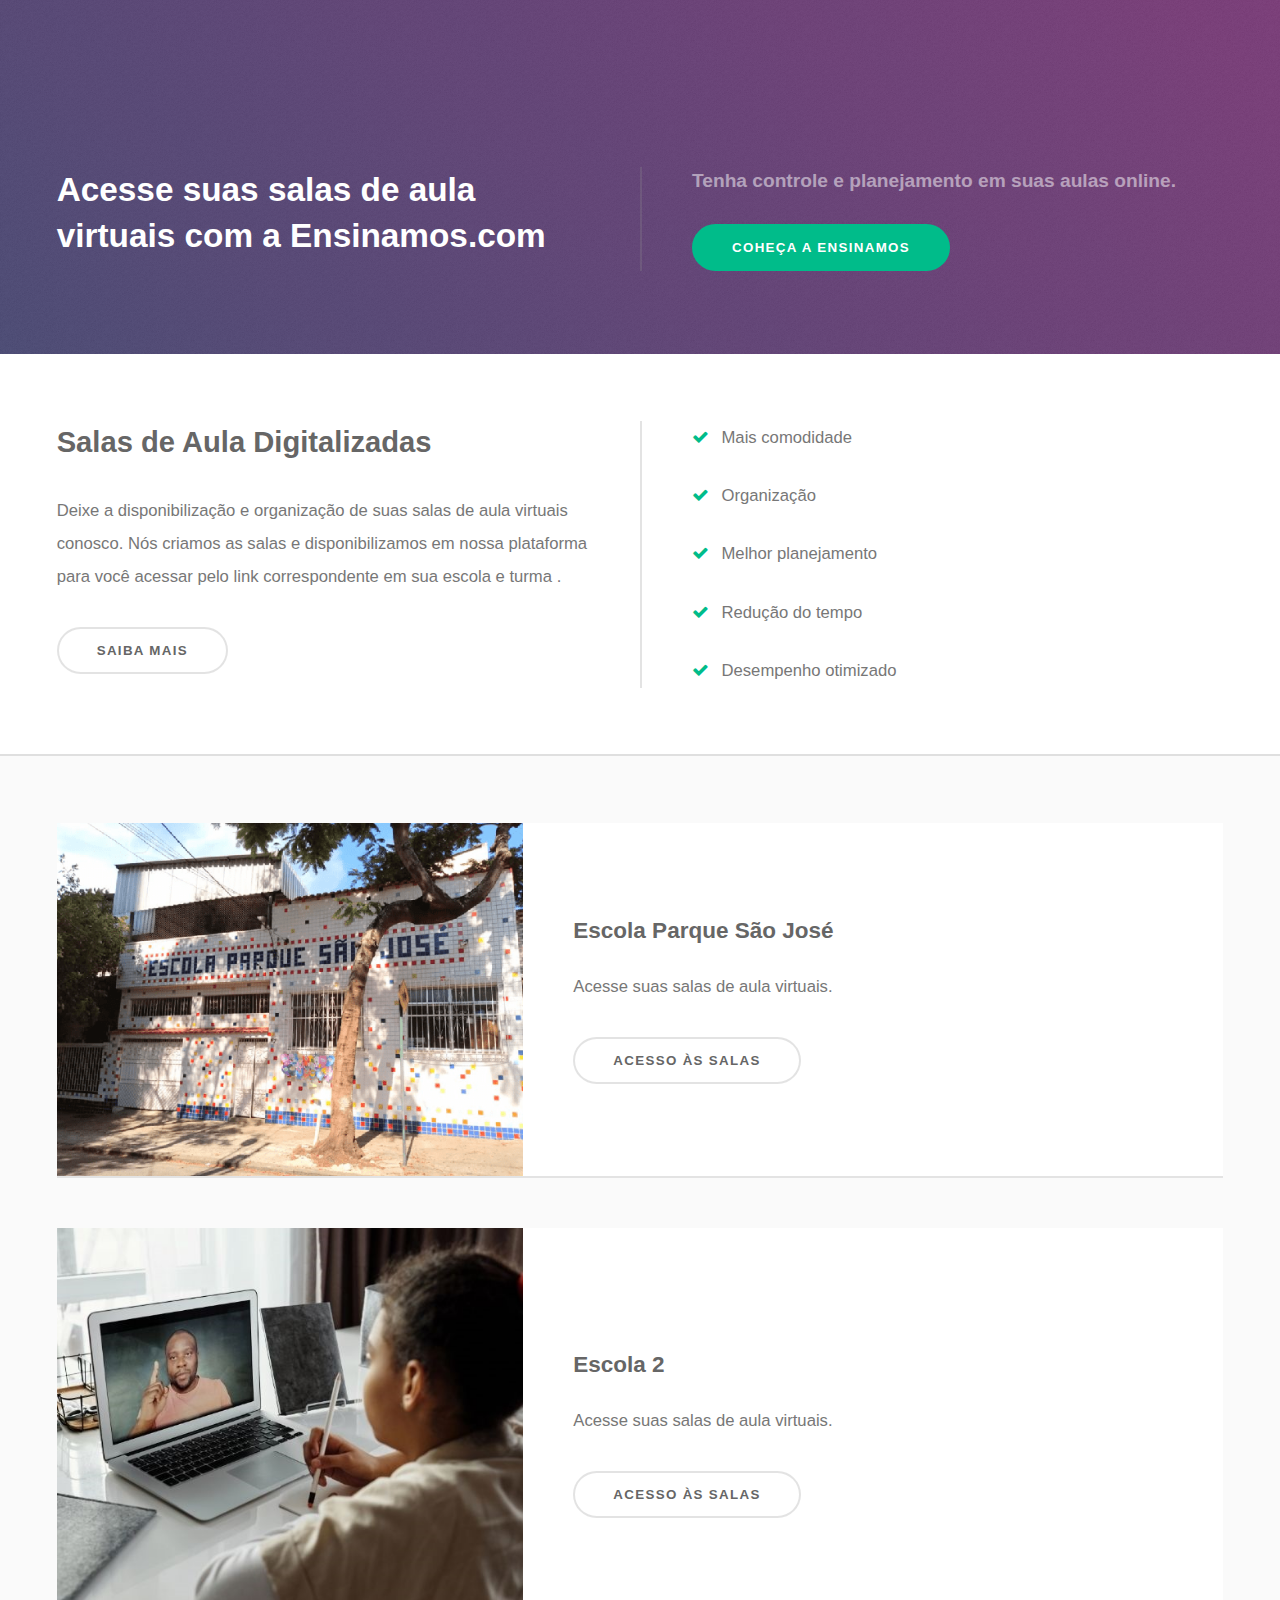
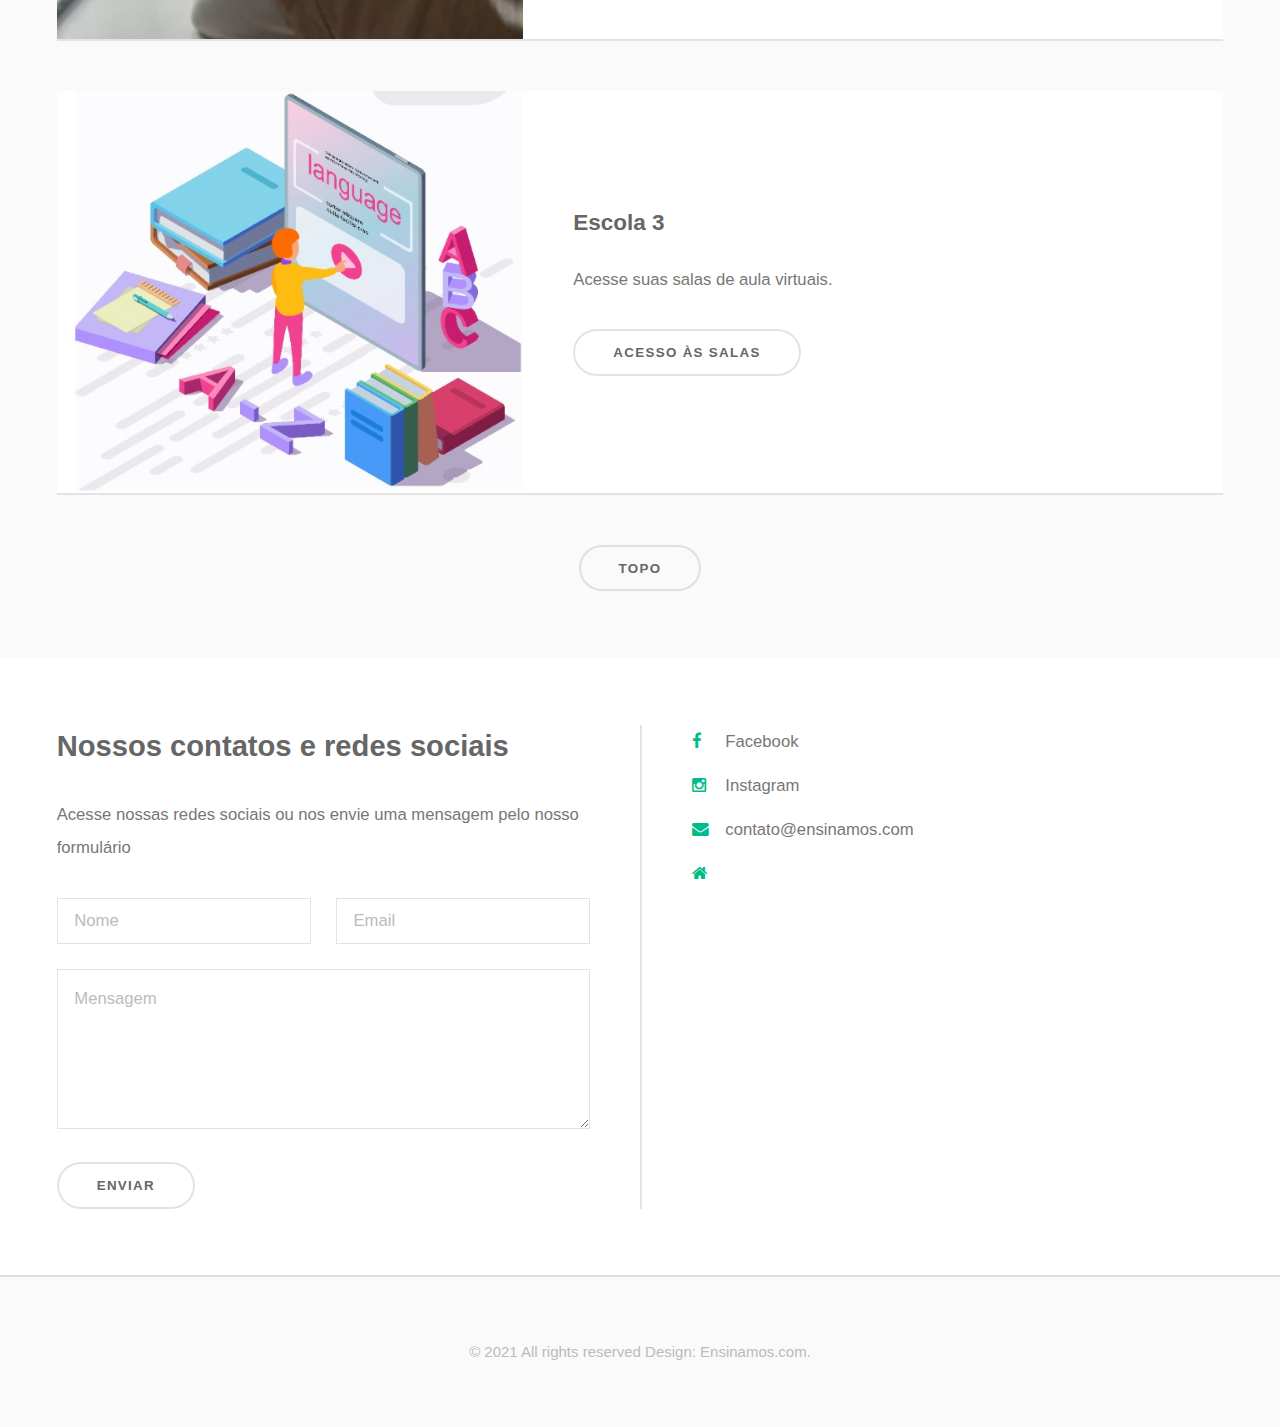
==== index.html @ 44afa366 "Starting the project" ====
<!DOCTYPE HTML>
<!--
	Prism by TEMPLATED
	templated.co @templatedco
	Released for free under the Creative Commons Attribution 3.0 license (templated.co/license)
-->
<html>
	<head>
		<title>Salas de aula oline</title>
		<meta charset="utf-8" />
		<meta name="viewport" content="width=device-width, initial-scale=1" />
		<!--[if lte IE 8]><script src="assets/js/ie/html5shiv.js"></script><![endif]-->
		<link rel="stylesheet" href="assets/css/main.css" />
		<!--[if lte IE 9]><link rel="stylesheet" href="assets/css/ie9.css" /><![endif]-->
	</head>
	<body>

		<!-- Banner -->
			<section id="banner">
				<div class="inner split">
					<section>
						<h2>Acesse suas salas de aula virtuais com a <a href="https://plataforma.ensinamos.com/">Ensinamos.com</a></h2>
					</section>
					<section>
						<p>Tenha controle e planejamento em suas aulas online. </p>
						<ul class="actions">
							<li><a href="https://plataforma.ensinamos.com/" class="button special">Coheça a Ensinamos</a></li>
						</ul>
					</section>
				</div>
			</section>

		<!-- One -->
			<section id="one" class="wrapper">
				<div class="inner split">
					<section>
						<h2>Salas de Aula Digitalizadas</h2>
						<p>Deixe a disponibilização e organização de suas salas de aula virtuais conosco. Nós criamos as salas e disponibilizamos em nossa plataforma para você acessar pelo link correspondente em sua escola e turma .</p>
						<ul class="actions">
							<li><a href="#" class="button alt">Saiba mais</a></li>
						</ul>
					</section>
					<section>
						<ul class="checklist">
							<li>Mais comodidade</li>
							<li>Organização</li>
							<li>Melhor planejamento</li>
							<li>Redução do tempo</li>
							<li>Desempenho otimizado</li>
						</ul>
					</section>
				</div>
			</section>

		<!-- Two -->
			<section id="two" class="wrapper style2 alt">
				<div class="inner">
					<div class="spotlight">
						<div class="image">
							<img src="images/pic01.jpg" alt="" />
						</div>
						<div class="content">
							<h3>Escola Parque São José</h3>
							<p>Acesse suas salas de aula virtuais.</p>
							<ul class="actions">
								<li><a href="https://workspace.google.com/intl/pt-BR/products/meet/?utm_source=google&utm_medium=cpc&utm_campaign=latam-BR-all-pt-dr-BKWS-all-all-trial-e-dr-1009897-LUAC0013013&utm_content=text-ad-none-any-DEV_c-CRE_477535134624-ADGP_Hybrid%20%7C%20BKWS%20-%20MIX%20%7C%20Txt%20~%20Meet-KWID_43700058310584925-kwd-299356619278&utm_term=KW_google%20meet-ST_google%20meet&gclid=Cj0KCQiA4feBBhC9ARIsABp_nbWLMncKGMKjgpBphH3ngNgKd3CfCAn38rwOOQgqVGjiIL2pCkNd2EUaAhNyEALw_wcB&gclsrc=aw.ds" class="button alt">Acesso às salas </a></li>
							</ul>
						</div>
					</div>
					<div class="spotlight">
						<div class="image">
							<img src="images/pic02.jpg" alt="" />
						</div>
						<div class="content">
							<h3>Escola 2</h3>
							<p>Acesse suas salas de aula virtuais.</p>
							<ul class="actions">
								<li><a href="https://workspace.google.com/intl/pt-BR/products/meet/?utm_source=google&utm_medium=cpc&utm_campaign=latam-BR-all-pt-dr-BKWS-all-all-trial-e-dr-1009897-LUAC0013013&utm_content=text-ad-none-any-DEV_c-CRE_477535134624-ADGP_Hybrid%20%7C%20BKWS%20-%20MIX%20%7C%20Txt%20~%20Meet-KWID_43700058310584925-kwd-299356619278&utm_term=KW_google%20meet-ST_google%20meet&gclid=Cj0KCQiA4feBBhC9ARIsABp_nbWLMncKGMKjgpBphH3ngNgKd3CfCAn38rwOOQgqVGjiIL2pCkNd2EUaAhNyEALw_wcB&gclsrc=aw.ds" class="button alt">Acesso às salas</a></li>
							</ul>
						</div>
					</div>
					<div class="spotlight">
						<div class="image">
							<img src="images/pic03.jpg" alt="" />
						</div>
						<div class="content">
							<h3>Escola 3</h3>
							<p>Acesse suas salas de aula virtuais.</p>
							<ul class="actions">
								<li><a href="https://workspace.google.com/intl/pt-BR/products/meet/?utm_source=google&utm_medium=cpc&utm_campaign=latam-BR-all-pt-dr-BKWS-all-all-trial-e-dr-1009897-LUAC0013013&utm_content=text-ad-none-any-DEV_c-CRE_477535134624-ADGP_Hybrid%20%7C%20BKWS%20-%20MIX%20%7C%20Txt%20~%20Meet-KWID_43700058310584925-kwd-299356619278&utm_term=KW_google%20meet-ST_google%20meet&gclid=Cj0KCQiA4feBBhC9ARIsABp_nbWLMncKGMKjgpBphH3ngNgKd3CfCAn38rwOOQgqVGjiIL2pCkNd2EUaAhNyEALw_wcB&gclsrc=aw.ds" class="button alt">Acesso às salas</a></li>
							</ul>
						</div>
					</div>
					<ul class="actions special">
						<li><a href="#" class="button alt">Topo</a></li>
					</ul>
				</div>
			</section>

		<!-- Contact -->
			<section id="contact" class="wrapper">
				<div class="inner split">
					<section>
						<h2>Nossos contatos e redes sociais </h2>
						<p>Acesse nossas redes sociais ou nos envie uma mensagem pelo nosso formulário</p>
						<form action="#" class="alt" method="POST">
							<div class="row uniform">
								<div class="6u 12u$(xsmall)">
									<input name="name" placeholder="Nome" type="text">
								</div>
								<div class="6u$ 12u$(xsmall)">
									<input name="email" placeholder="Email" type="email">
								</div>
								<div class="12u$">
									<textarea name="message" placeholder="Mensagem" rows="4"></textarea>
 								</div>
 							</div>
 							<ul class="actions">
 								<li><input class="alt" value="Enviar" type="submit"></li>
 							</ul>
 						</form>
					</section>
					<section>
						<ul class="contact">
							<li class="fa-facebook"><a href="https://fb.me/plataformaEnsinamos">Facebook</a></li>
							<li class="fa-instagram"><a href="https://instagram.com/ensinamos.com_">Instagram</a></li>
							<li class="fa-envelope"><a href="contato@ensinamos.com">contato@ensinamos.com</a></li>
							<li class="fa-home"><br/></li>
						</ul>
					</section>
				</div>
			</section>

		<!-- Footer -->
			<footer id="footer">
				<div class="copyright">
					&copy; 2021 All rights reserved Design: <a href="https://plataforma.ensinamos.com/">Ensinamos.com</a>.
				</div>
			</footer>

		<!-- Scripts -->
			<script src="assets/js/jquery.min.js"></script>
			<script src="assets/js/skel.min.js"></script>
			<script src="assets/js/util.js"></script>
			<!--[if lte IE 8]><script src="assets/js/ie/respond.min.js"></script><![endif]-->
			<script src="assets/js/main.js"></script>

	</body>
</html>
---- assets/css/main.css ----
@import url(font-awesome.min.css);

/*
	Prism by TEMPLATED
	templated.co @templatedco
	Released for free under the Creative Commons Attribution 3.0 license (templated.co/license)
*/

/* Reset */

	html, body, div, span, applet, object, iframe, h1, h2, h3, h4, h5, h6, p, blockquote, pre, a, abbr, acronym, address, big, cite, code, del, dfn, em, img, ins, kbd, q, s, samp, small, strike, strong, sub, sup, tt, var, b, u, i, center, dl, dt, dd, ol, ul, li, fieldset, form, label, legend, table, caption, tbody, tfoot, thead, tr, th, td, article, aside, canvas, details, embed, figure, figcaption, footer, header, hgroup, menu, nav, output, ruby, section, summary, time, mark, audio, video {
		margin: 0;
		padding: 0;
		border: 0;
		font-size: 100%;
		font: inherit;
		vertical-align: baseline;
	}

	article, aside, details, figcaption, figure, footer, header, hgroup, menu, nav, section {
		display: block;
	}

	body {
		line-height: 1;
	}

	ol, ul {
		list-style: none;
	}

	blockquote, q {
		quotes: none;
	}

	blockquote:before, blockquote:after, q:before, q:after {
		content: '';
		content: none;
	}

	table {
		border-collapse: collapse;
		border-spacing: 0;
	}

	body {
		-webkit-text-size-adjust: none;
	}

/* Box Model */

	*, *:before, *:after {
		-moz-box-sizing: border-box;
		-webkit-box-sizing: border-box;
		box-sizing: border-box;
	}

/* Grid */

	.row {
		border-bottom: solid 1px transparent;
		-moz-box-sizing: border-box;
		-webkit-box-sizing: border-box;
		box-sizing: border-box;
	}

	.row > * {
		float: left;
		-moz-box-sizing: border-box;
		-webkit-box-sizing: border-box;
		box-sizing: border-box;
	}

	.row:after, .row:before {
		content: '';
		display: block;
		clear: both;
		height: 0;
	}

	.row.uniform > * > :first-child {
		margin-top: 0;
	}

	.row.uniform > * > :last-child {
		margin-bottom: 0;
	}

	.row.\30 \25 > * {
		padding: 0 0 0 0em;
	}

	.row.\30 \25 {
		margin: 0 0 -1px 0em;
	}

	.row.uniform.\30 \25 > * {
		padding: 0em 0 0 0em;
	}

	.row.uniform.\30 \25 {
		margin: 0em 0 -1px 0em;
	}

	.row > * {
		padding: 0 0 0 2em;
	}

	.row {
		margin: 0 0 -1px -2em;
	}

	.row.uniform > * {
		padding: 2em 0 0 2em;
	}

	.row.uniform {
		margin: -2em 0 -1px -2em;
	}

	.row.\32 00\25 > * {
		padding: 0 0 0 4em;
	}

	.row.\32 00\25 {
		margin: 0 0 -1px -4em;
	}

	.row.uniform.\32 00\25 > * {
		padding: 4em 0 0 4em;
	}

	.row.uniform.\32 00\25 {
		margin: -4em 0 -1px -4em;
	}

	.row.\31 50\25 > * {
		padding: 0 0 0 3em;
	}

	.row.\31 50\25 {
		margin: 0 0 -1px -3em;
	}

	.row.uniform.\31 50\25 > * {
		padding: 3em 0 0 3em;
	}

	.row.uniform.\31 50\25 {
		margin: -3em 0 -1px -3em;
	}

	.row.\35 0\25 > * {
		padding: 0 0 0 1em;
	}

	.row.\35 0\25 {
		margin: 0 0 -1px -1em;
	}

	.row.uniform.\35 0\25 > * {
		padding: 1em 0 0 1em;
	}

	.row.uniform.\35 0\25 {
		margin: -1em 0 -1px -1em;
	}

	.row.\32 5\25 > * {
		padding: 0 0 0 0.5em;
	}

	.row.\32 5\25 {
		margin: 0 0 -1px -0.5em;
	}

	.row.uniform.\32 5\25 > * {
		padding: 0.5em 0 0 0.5em;
	}

	.row.uniform.\32 5\25 {
		margin: -0.5em 0 -1px -0.5em;
	}

	.\31 2u, .\31 2u\24 {
		width: 100%;
		clear: none;
		margin-left: 0;
	}

	.\31 1u, .\31 1u\24 {
		width: 91.6666666667%;
		clear: none;
		margin-left: 0;
	}

	.\31 0u, .\31 0u\24 {
		width: 83.3333333333%;
		clear: none;
		margin-left: 0;
	}

	.\39 u, .\39 u\24 {
		width: 75%;
		clear: none;
		margin-left: 0;
	}

	.\38 u, .\38 u\24 {
		width: 66.6666666667%;
		clear: none;
		margin-left: 0;
	}

	.\37 u, .\37 u\24 {
		width: 58.3333333333%;
		clear: none;
		margin-left: 0;
	}

	.\36 u, .\36 u\24 {
		width: 50%;
		clear: none;
		margin-left: 0;
	}

	.\35 u, .\35 u\24 {
		width: 41.6666666667%;
		clear: none;
		margin-left: 0;
	}

	.\34 u, .\34 u\24 {
		width: 33.3333333333%;
		clear: none;
		margin-left: 0;
	}

	.\33 u, .\33 u\24 {
		width: 25%;
		clear: none;
		margin-left: 0;
	}

	.\32 u, .\32 u\24 {
		width: 16.6666666667%;
		clear: none;
		margin-left: 0;
	}

	.\31 u, .\31 u\24 {
		width: 8.3333333333%;
		clear: none;
		margin-left: 0;
	}

	.\31 2u\24 + *,
	.\31 1u\24 + *,
	.\31 0u\24 + *,
	.\39 u\24 + *,
	.\38 u\24 + *,
	.\37 u\24 + *,
	.\36 u\24 + *,
	.\35 u\24 + *,
	.\34 u\24 + *,
	.\33 u\24 + *,
	.\32 u\24 + *,
	.\31 u\24 + * {
		clear: left;
	}

	.\-11u {
		margin-left: 91.66667%;
	}

	.\-10u {
		margin-left: 83.33333%;
	}

	.\-9u {
		margin-left: 75%;
	}

	.\-8u {
		margin-left: 66.66667%;
	}

	.\-7u {
		margin-left: 58.33333%;
	}

	.\-6u {
		margin-left: 50%;
	}

	.\-5u {
		margin-left: 41.66667%;
	}

	.\-4u {
		margin-left: 33.33333%;
	}

	.\-3u {
		margin-left: 25%;
	}

	.\-2u {
		margin-left: 16.66667%;
	}

	.\-1u {
		margin-left: 8.33333%;
	}

	@media screen and (max-width: 1680px) {

		.row > * {
			padding: 0 0 0 2em;
		}

		.row {
			margin: 0 0 -1px -2em;
		}

		.row.uniform > * {
			padding: 2em 0 0 2em;
		}

		.row.uniform {
			margin: -2em 0 -1px -2em;
		}

		.row.\32 00\25 > * {
			padding: 0 0 0 4em;
		}

		.row.\32 00\25 {
			margin: 0 0 -1px -4em;
		}

		.row.uniform.\32 00\25 > * {
			padding: 4em 0 0 4em;
		}

		.row.uniform.\32 00\25 {
			margin: -4em 0 -1px -4em;
		}

		.row.\31 50\25 > * {
			padding: 0 0 0 3em;
		}

		.row.\31 50\25 {
			margin: 0 0 -1px -3em;
		}

		.row.uniform.\31 50\25 > * {
			padding: 3em 0 0 3em;
		}

		.row.uniform.\31 50\25 {
			margin: -3em 0 -1px -3em;
		}

		.row.\35 0\25 > * {
			padding: 0 0 0 1em;
		}

		.row.\35 0\25 {
			margin: 0 0 -1px -1em;
		}

		.row.uniform.\35 0\25 > * {
			padding: 1em 0 0 1em;
		}

		.row.uniform.\35 0\25 {
			margin: -1em 0 -1px -1em;
		}

		.row.\32 5\25 > * {
			padding: 0 0 0 0.5em;
		}

		.row.\32 5\25 {
			margin: 0 0 -1px -0.5em;
		}

		.row.uniform.\32 5\25 > * {
			padding: 0.5em 0 0 0.5em;
		}

		.row.uniform.\32 5\25 {
			margin: -0.5em 0 -1px -0.5em;
		}

		.\31 2u\28xlarge\29, .\31 2u\24\28xlarge\29 {
			width: 100%;
			clear: none;
			margin-left: 0;
		}

		.\31 1u\28xlarge\29, .\31 1u\24\28xlarge\29 {
			width: 91.6666666667%;
			clear: none;
			margin-left: 0;
		}

		.\31 0u\28xlarge\29, .\31 0u\24\28xlarge\29 {
			width: 83.3333333333%;
			clear: none;
			margin-left: 0;
		}

		.\39 u\28xlarge\29, .\39 u\24\28xlarge\29 {
			width: 75%;
			clear: none;
			margin-left: 0;
		}

		.\38 u\28xlarge\29, .\38 u\24\28xlarge\29 {
			width: 66.6666666667%;
			clear: none;
			margin-left: 0;
		}

		.\37 u\28xlarge\29, .\37 u\24\28xlarge\29 {
			width: 58.3333333333%;
			clear: none;
			margin-left: 0;
		}

		.\36 u\28xlarge\29, .\36 u\24\28xlarge\29 {
			width: 50%;
			clear: none;
			margin-left: 0;
		}

		.\35 u\28xlarge\29, .\35 u\24\28xlarge\29 {
			width: 41.6666666667%;
			clear: none;
			margin-left: 0;
		}

		.\34 u\28xlarge\29, .\34 u\24\28xlarge\29 {
			width: 33.3333333333%;
			clear: none;
			margin-left: 0;
		}

		.\33 u\28xlarge\29, .\33 u\24\28xlarge\29 {
			width: 25%;
			clear: none;
			margin-left: 0;
		}

		.\32 u\28xlarge\29, .\32 u\24\28xlarge\29 {
			width: 16.6666666667%;
			clear: none;
			margin-left: 0;
		}

		.\31 u\28xlarge\29, .\31 u\24\28xlarge\29 {
			width: 8.3333333333%;
			clear: none;
			margin-left: 0;
		}

		.\31 2u\24\28xlarge\29 + *,
		.\31 1u\24\28xlarge\29 + *,
		.\31 0u\24\28xlarge\29 + *,
		.\39 u\24\28xlarge\29 + *,
		.\38 u\24\28xlarge\29 + *,
		.\37 u\24\28xlarge\29 + *,
		.\36 u\24\28xlarge\29 + *,
		.\35 u\24\28xlarge\29 + *,
		.\34 u\24\28xlarge\29 + *,
		.\33 u\24\28xlarge\29 + *,
		.\32 u\24\28xlarge\29 + *,
		.\31 u\24\28xlarge\29 + * {
			clear: left;
		}

		.\-11u\28xlarge\29 {
			margin-left: 91.66667%;
		}

		.\-10u\28xlarge\29 {
			margin-left: 83.33333%;
		}

		.\-9u\28xlarge\29 {
			margin-left: 75%;
		}

		.\-8u\28xlarge\29 {
			margin-left: 66.66667%;
		}

		.\-7u\28xlarge\29 {
			margin-left: 58.33333%;
		}

		.\-6u\28xlarge\29 {
			margin-left: 50%;
		}

		.\-5u\28xlarge\29 {
			margin-left: 41.66667%;
		}

		.\-4u\28xlarge\29 {
			margin-left: 33.33333%;
		}

		.\-3u\28xlarge\29 {
			margin-left: 25%;
		}

		.\-2u\28xlarge\29 {
			margin-left: 16.66667%;
		}

		.\-1u\28xlarge\29 {
			margin-left: 8.33333%;
		}

	}

	@media screen and (max-width: 1366px) {

		.row > * {
			padding: 0 0 0 1.5em;
		}

		.row {
			margin: 0 0 -1px -1.5em;
		}

		.row.uniform > * {
			padding: 1.5em 0 0 1.5em;
		}

		.row.uniform {
			margin: -1.5em 0 -1px -1.5em;
		}

		.row.\32 00\25 > * {
			padding: 0 0 0 3em;
		}

		.row.\32 00\25 {
			margin: 0 0 -1px -3em;
		}

		.row.uniform.\32 00\25 > * {
			padding: 3em 0 0 3em;
		}

		.row.uniform.\32 00\25 {
			margin: -3em 0 -1px -3em;
		}

		.row.\31 50\25 > * {
			padding: 0 0 0 2.25em;
		}

		.row.\31 50\25 {
			margin: 0 0 -1px -2.25em;
		}

		.row.uniform.\31 50\25 > * {
			padding: 2.25em 0 0 2.25em;
		}

		.row.uniform.\31 50\25 {
			margin: -2.25em 0 -1px -2.25em;
		}

		.row.\35 0\25 > * {
			padding: 0 0 0 0.75em;
		}

		.row.\35 0\25 {
			margin: 0 0 -1px -0.75em;
		}

		.row.uniform.\35 0\25 > * {
			padding: 0.75em 0 0 0.75em;
		}

		.row.uniform.\35 0\25 {
			margin: -0.75em 0 -1px -0.75em;
		}

		.row.\32 5\25 > * {
			padding: 0 0 0 0.375em;
		}

		.row.\32 5\25 {
			margin: 0 0 -1px -0.375em;
		}

		.row.uniform.\32 5\25 > * {
			padding: 0.375em 0 0 0.375em;
		}

		.row.uniform.\32 5\25 {
			margin: -0.375em 0 -1px -0.375em;
		}

		.\31 2u\28large\29, .\31 2u\24\28large\29 {
			width: 100%;
			clear: none;
			margin-left: 0;
		}

		.\31 1u\28large\29, .\31 1u\24\28large\29 {
			width: 91.6666666667%;
			clear: none;
			margin-left: 0;
		}

		.\31 0u\28large\29, .\31 0u\24\28large\29 {
			width: 83.3333333333%;
			clear: none;
			margin-left: 0;
		}

		.\39 u\28large\29, .\39 u\24\28large\29 {
			width: 75%;
			clear: none;
			margin-left: 0;
		}

		.\38 u\28large\29, .\38 u\24\28large\29 {
			width: 66.6666666667%;
			clear: none;
			margin-left: 0;
		}

		.\37 u\28large\29, .\37 u\24\28large\29 {
			width: 58.3333333333%;
			clear: none;
			margin-left: 0;
		}

		.\36 u\28large\29, .\36 u\24\28large\29 {
			width: 50%;
			clear: none;
			margin-left: 0;
		}

		.\35 u\28large\29, .\35 u\24\28large\29 {
			width: 41.6666666667%;
			clear: none;
			margin-left: 0;
		}

		.\34 u\28large\29, .\34 u\24\28large\29 {
			width: 33.3333333333%;
			clear: none;
			margin-left: 0;
		}

		.\33 u\28large\29, .\33 u\24\28large\29 {
			width: 25%;
			clear: none;
			margin-left: 0;
		}

		.\32 u\28large\29, .\32 u\24\28large\29 {
			width: 16.6666666667%;
			clear: none;
			margin-left: 0;
		}

		.\31 u\28large\29, .\31 u\24\28large\29 {
			width: 8.3333333333%;
			clear: none;
			margin-left: 0;
		}

		.\31 2u\24\28large\29 + *,
		.\31 1u\24\28large\29 + *,
		.\31 0u\24\28large\29 + *,
		.\39 u\24\28large\29 + *,
		.\38 u\24\28large\29 + *,
		.\37 u\24\28large\29 + *,
		.\36 u\24\28large\29 + *,
		.\35 u\24\28large\29 + *,
		.\34 u\24\28large\29 + *,
		.\33 u\24\28large\29 + *,
		.\32 u\24\28large\29 + *,
		.\31 u\24\28large\29 + * {
			clear: left;
		}

		.\-11u\28large\29 {
			margin-left: 91.66667%;
		}

		.\-10u\28large\29 {
			margin-left: 83.33333%;
		}

		.\-9u\28large\29 {
			margin-left: 75%;
		}

		.\-8u\28large\29 {
			margin-left: 66.66667%;
		}

		.\-7u\28large\29 {
			margin-left: 58.33333%;
		}

		.\-6u\28large\29 {
			margin-left: 50%;
		}

		.\-5u\28large\29 {
			margin-left: 41.66667%;
		}

		.\-4u\28large\29 {
			margin-left: 33.33333%;
		}

		.\-3u\28large\29 {
			margin-left: 25%;
		}

		.\-2u\28large\29 {
			margin-left: 16.66667%;
		}

		.\-1u\28large\29 {
			margin-left: 8.33333%;
		}

	}

	@media screen and (max-width: 980px) {

		.row > * {
			padding: 0 0 0 1.5em;
		}

		.row {
			margin: 0 0 -1px -1.5em;
		}

		.row.uniform > * {
			padding: 1.5em 0 0 1.5em;
		}

		.row.uniform {
			margin: -1.5em 0 -1px -1.5em;
		}

		.row.\32 00\25 > * {
			padding: 0 0 0 3em;
		}

		.row.\32 00\25 {
			margin: 0 0 -1px -3em;
		}

		.row.uniform.\32 00\25 > * {
			padding: 3em 0 0 3em;
		}

		.row.uniform.\32 00\25 {
			margin: -3em 0 -1px -3em;
		}

		.row.\31 50\25 > * {
			padding: 0 0 0 2.25em;
		}

		.row.\31 50\25 {
			margin: 0 0 -1px -2.25em;
		}

		.row.uniform.\31 50\25 > * {
			padding: 2.25em 0 0 2.25em;
		}

		.row.uniform.\31 50\25 {
			margin: -2.25em 0 -1px -2.25em;
		}

		.row.\35 0\25 > * {
			padding: 0 0 0 0.75em;
		}

		.row.\35 0\25 {
			margin: 0 0 -1px -0.75em;
		}

		.row.uniform.\35 0\25 > * {
			padding: 0.75em 0 0 0.75em;
		}

		.row.uniform.\35 0\25 {
			margin: -0.75em 0 -1px -0.75em;
		}

		.row.\32 5\25 > * {
			padding: 0 0 0 0.375em;
		}

		.row.\32 5\25 {
			margin: 0 0 -1px -0.375em;
		}

		.row.uniform.\32 5\25 > * {
			padding: 0.375em 0 0 0.375em;
		}

		.row.uniform.\32 5\25 {
			margin: -0.375em 0 -1px -0.375em;
		}

		.\31 2u\28medium\29, .\31 2u\24\28medium\29 {
			width: 100%;
			clear: none;
			margin-left: 0;
		}

		.\31 1u\28medium\29, .\31 1u\24\28medium\29 {
			width: 91.6666666667%;
			clear: none;
			margin-left: 0;
		}

		.\31 0u\28medium\29, .\31 0u\24\28medium\29 {
			width: 83.3333333333%;
			clear: none;
			margin-left: 0;
		}

		.\39 u\28medium\29, .\39 u\24\28medium\29 {
			width: 75%;
			clear: none;
			margin-left: 0;
		}

		.\38 u\28medium\29, .\38 u\24\28medium\29 {
			width: 66.6666666667%;
			clear: none;
			margin-left: 0;
		}

		.\37 u\28medium\29, .\37 u\24\28medium\29 {
			width: 58.3333333333%;
			clear: none;
			margin-left: 0;
		}

		.\36 u\28medium\29, .\36 u\24\28medium\29 {
			width: 50%;
			clear: none;
			margin-left: 0;
		}

		.\35 u\28medium\29, .\35 u\24\28medium\29 {
			width: 41.6666666667%;
			clear: none;
			margin-left: 0;
		}

		.\34 u\28medium\29, .\34 u\24\28medium\29 {
			width: 33.3333333333%;
			clear: none;
			margin-left: 0;
		}

		.\33 u\28medium\29, .\33 u\24\28medium\29 {
			width: 25%;
			clear: none;
			margin-left: 0;
		}

		.\32 u\28medium\29, .\32 u\24\28medium\29 {
			width: 16.6666666667%;
			clear: none;
			margin-left: 0;
		}

		.\31 u\28medium\29, .\31 u\24\28medium\29 {
			width: 8.3333333333%;
			clear: none;
			margin-left: 0;
		}

		.\31 2u\24\28medium\29 + *,
		.\31 1u\24\28medium\29 + *,
		.\31 0u\24\28medium\29 + *,
		.\39 u\24\28medium\29 + *,
		.\38 u\24\28medium\29 + *,
		.\37 u\24\28medium\29 + *,
		.\36 u\24\28medium\29 + *,
		.\35 u\24\28medium\29 + *,
		.\34 u\24\28medium\29 + *,
		.\33 u\24\28medium\29 + *,
		.\32 u\24\28medium\29 + *,
		.\31 u\24\28medium\29 + * {
			clear: left;
		}

		.\-11u\28medium\29 {
			margin-left: 91.66667%;
		}

		.\-10u\28medium\29 {
			margin-left: 83.33333%;
		}

		.\-9u\28medium\29 {
			margin-left: 75%;
		}

		.\-8u\28medium\29 {
			margin-left: 66.66667%;
		}

		.\-7u\28medium\29 {
			margin-left: 58.33333%;
		}

		.\-6u\28medium\29 {
			margin-left: 50%;
		}

		.\-5u\28medium\29 {
			margin-left: 41.66667%;
		}

		.\-4u\28medium\29 {
			margin-left: 33.33333%;
		}

		.\-3u\28medium\29 {
			margin-left: 25%;
		}

		.\-2u\28medium\29 {
			margin-left: 16.66667%;
		}

		.\-1u\28medium\29 {
			margin-left: 8.33333%;
		}

	}

	@media screen and (max-width: 736px) {

		.row > * {
			padding: 0 0 0 1.25em;
		}

		.row {
			margin: 0 0 -1px -1.25em;
		}

		.row.uniform > * {
			padding: 1.25em 0 0 1.25em;
		}

		.row.uniform {
			margin: -1.25em 0 -1px -1.25em;
		}

		.row.\32 00\25 > * {
			padding: 0 0 0 2.5em;
		}

		.row.\32 00\25 {
			margin: 0 0 -1px -2.5em;
		}

		.row.uniform.\32 00\25 > * {
			padding: 2.5em 0 0 2.5em;
		}

		.row.uniform.\32 00\25 {
			margin: -2.5em 0 -1px -2.5em;
		}

		.row.\31 50\25 > * {
			padding: 0 0 0 1.875em;
		}

		.row.\31 50\25 {
			margin: 0 0 -1px -1.875em;
		}

		.row.uniform.\31 50\25 > * {
			padding: 1.875em 0 0 1.875em;
		}

		.row.uniform.\31 50\25 {
			margin: -1.875em 0 -1px -1.875em;
		}

		.row.\35 0\25 > * {
			padding: 0 0 0 0.625em;
		}

		.row.\35 0\25 {
			margin: 0 0 -1px -0.625em;
		}

		.row.uniform.\35 0\25 > * {
			padding: 0.625em 0 0 0.625em;
		}

		.row.uniform.\35 0\25 {
			margin: -0.625em 0 -1px -0.625em;
		}

		.row.\32 5\25 > * {
			padding: 0 0 0 0.3125em;
		}

		.row.\32 5\25 {
			margin: 0 0 -1px -0.3125em;
		}

		.row.uniform.\32 5\25 > * {
			padding: 0.3125em 0 0 0.3125em;
		}

		.row.uniform.\32 5\25 {
			margin: -0.3125em 0 -1px -0.3125em;
		}

		.\31 2u\28small\29, .\31 2u\24\28small\29 {
			width: 100%;
			clear: none;
			margin-left: 0;
		}

		.\31 1u\28small\29, .\31 1u\24\28small\29 {
			width: 91.6666666667%;
			clear: none;
			margin-left: 0;
		}

		.\31 0u\28small\29, .\31 0u\24\28small\29 {
			width: 83.3333333333%;
			clear: none;
			margin-left: 0;
		}

		.\39 u\28small\29, .\39 u\24\28small\29 {
			width: 75%;
			clear: none;
			margin-left: 0;
		}

		.\38 u\28small\29, .\38 u\24\28small\29 {
			width: 66.6666666667%;
			clear: none;
			margin-left: 0;
		}

		.\37 u\28small\29, .\37 u\24\28small\29 {
			width: 58.3333333333%;
			clear: none;
			margin-left: 0;
		}

		.\36 u\28small\29, .\36 u\24\28small\29 {
			width: 50%;
			clear: none;
			margin-left: 0;
		}

		.\35 u\28small\29, .\35 u\24\28small\29 {
			width: 41.6666666667%;
			clear: none;
			margin-left: 0;
		}

		.\34 u\28small\29, .\34 u\24\28small\29 {
			width: 33.3333333333%;
			clear: none;
			margin-left: 0;
		}

		.\33 u\28small\29, .\33 u\24\28small\29 {
			width: 25%;
			clear: none;
			margin-left: 0;
		}

		.\32 u\28small\29, .\32 u\24\28small\29 {
			width: 16.6666666667%;
			clear: none;
			margin-left: 0;
		}

		.\31 u\28small\29, .\31 u\24\28small\29 {
			width: 8.3333333333%;
			clear: none;
			margin-left: 0;
		}

		.\31 2u\24\28small\29 + *,
		.\31 1u\24\28small\29 + *,
		.\31 0u\24\28small\29 + *,
		.\39 u\24\28small\29 + *,
		.\38 u\24\28small\29 + *,
		.\37 u\24\28small\29 + *,
		.\36 u\24\28small\29 + *,
		.\35 u\24\28small\29 + *,
		.\34 u\24\28small\29 + *,
		.\33 u\24\28small\29 + *,
		.\32 u\24\28small\29 + *,
		.\31 u\24\28small\29 + * {
			clear: left;
		}

		.\-11u\28small\29 {
			margin-left: 91.66667%;
		}

		.\-10u\28small\29 {
			margin-left: 83.33333%;
		}

		.\-9u\28small\29 {
			margin-left: 75%;
		}

		.\-8u\28small\29 {
			margin-left: 66.66667%;
		}

		.\-7u\28small\29 {
			margin-left: 58.33333%;
		}

		.\-6u\28small\29 {
			margin-left: 50%;
		}

		.\-5u\28small\29 {
			margin-left: 41.66667%;
		}

		.\-4u\28small\29 {
			margin-left: 33.33333%;
		}

		.\-3u\28small\29 {
			margin-left: 25%;
		}

		.\-2u\28small\29 {
			margin-left: 16.66667%;
		}

		.\-1u\28small\29 {
			margin-left: 8.33333%;
		}

	}

	@media screen and (max-width: 480px) {

		.row > * {
			padding: 0 0 0 1.25em;
		}

		.row {
			margin: 0 0 -1px -1.25em;
		}

		.row.uniform > * {
			padding: 1.25em 0 0 1.25em;
		}

		.row.uniform {
			margin: -1.25em 0 -1px -1.25em;
		}

		.row.\32 00\25 > * {
			padding: 0 0 0 2.5em;
		}

		.row.\32 00\25 {
			margin: 0 0 -1px -2.5em;
		}

		.row.uniform.\32 00\25 > * {
			padding: 2.5em 0 0 2.5em;
		}

		.row.uniform.\32 00\25 {
			margin: -2.5em 0 -1px -2.5em;
		}

		.row.\31 50\25 > * {
			padding: 0 0 0 1.875em;
		}

		.row.\31 50\25 {
			margin: 0 0 -1px -1.875em;
		}

		.row.uniform.\31 50\25 > * {
			padding: 1.875em 0 0 1.875em;
		}

		.row.uniform.\31 50\25 {
			margin: -1.875em 0 -1px -1.875em;
		}

		.row.\35 0\25 > * {
			padding: 0 0 0 0.625em;
		}

		.row.\35 0\25 {
			margin: 0 0 -1px -0.625em;
		}

		.row.uniform.\35 0\25 > * {
			padding: 0.625em 0 0 0.625em;
		}

		.row.uniform.\35 0\25 {
			margin: -0.625em 0 -1px -0.625em;
		}

		.row.\32 5\25 > * {
			padding: 0 0 0 0.3125em;
		}

		.row.\32 5\25 {
			margin: 0 0 -1px -0.3125em;
		}

		.row.uniform.\32 5\25 > * {
			padding: 0.3125em 0 0 0.3125em;
		}

		.row.uniform.\32 5\25 {
			margin: -0.3125em 0 -1px -0.3125em;
		}

		.\31 2u\28xsmall\29, .\31 2u\24\28xsmall\29 {
			width: 100%;
			clear: none;
			margin-left: 0;
		}

		.\31 1u\28xsmall\29, .\31 1u\24\28xsmall\29 {
			width: 91.6666666667%;
			clear: none;
			margin-left: 0;
		}

		.\31 0u\28xsmall\29, .\31 0u\24\28xsmall\29 {
			width: 83.3333333333%;
			clear: none;
			margin-left: 0;
		}

		.\39 u\28xsmall\29, .\39 u\24\28xsmall\29 {
			width: 75%;
			clear: none;
			margin-left: 0;
		}

		.\38 u\28xsmall\29, .\38 u\24\28xsmall\29 {
			width: 66.6666666667%;
			clear: none;
			margin-left: 0;
		}

		.\37 u\28xsmall\29, .\37 u\24\28xsmall\29 {
			width: 58.3333333333%;
			clear: none;
			margin-left: 0;
		}

		.\36 u\28xsmall\29, .\36 u\24\28xsmall\29 {
			width: 50%;
			clear: none;
			margin-left: 0;
		}

		.\35 u\28xsmall\29, .\35 u\24\28xsmall\29 {
			width: 41.6666666667%;
			clear: none;
			margin-left: 0;
		}

		.\34 u\28xsmall\29, .\34 u\24\28xsmall\29 {
			width: 33.3333333333%;
			clear: none;
			margin-left: 0;
		}

		.\33 u\28xsmall\29, .\33 u\24\28xsmall\29 {
			width: 25%;
			clear: none;
			margin-left: 0;
		}

		.\32 u\28xsmall\29, .\32 u\24\28xsmall\29 {
			width: 16.6666666667%;
			clear: none;
			margin-left: 0;
		}

		.\31 u\28xsmall\29, .\31 u\24\28xsmall\29 {
			width: 8.3333333333%;
			clear: none;
			margin-left: 0;
		}

		.\31 2u\24\28xsmall\29 + *,
		.\31 1u\24\28xsmall\29 + *,
		.\31 0u\24\28xsmall\29 + *,
		.\39 u\24\28xsmall\29 + *,
		.\38 u\24\28xsmall\29 + *,
		.\37 u\24\28xsmall\29 + *,
		.\36 u\24\28xsmall\29 + *,
		.\35 u\24\28xsmall\29 + *,
		.\34 u\24\28xsmall\29 + *,
		.\33 u\24\28xsmall\29 + *,
		.\32 u\24\28xsmall\29 + *,
		.\31 u\24\28xsmall\29 + * {
			clear: left;
		}

		.\-11u\28xsmall\29 {
			margin-left: 91.66667%;
		}

		.\-10u\28xsmall\29 {
			margin-left: 83.33333%;
		}

		.\-9u\28xsmall\29 {
			margin-left: 75%;
		}

		.\-8u\28xsmall\29 {
			margin-left: 66.66667%;
		}

		.\-7u\28xsmall\29 {
			margin-left: 58.33333%;
		}

		.\-6u\28xsmall\29 {
			margin-left: 50%;
		}

		.\-5u\28xsmall\29 {
			margin-left: 41.66667%;
		}

		.\-4u\28xsmall\29 {
			margin-left: 33.33333%;
		}

		.\-3u\28xsmall\29 {
			margin-left: 25%;
		}

		.\-2u\28xsmall\29 {
			margin-left: 16.66667%;
		}

		.\-1u\28xsmall\29 {
			margin-left: 8.33333%;
		}

	}

/* Basic */

	@-ms-viewport {
		width: device-width;
	}

	body {
		-ms-overflow-style: scrollbar;
	}

	@media screen and (max-width: 480px) {

		html, body {
			min-width: 320px;
		}

	}

	body {
		background: #fff;
	}

		body.is-loading *, body.is-loading *:before, body.is-loading *:after {
			-moz-animation: none !important;
			-webkit-animation: none !important;
			-ms-animation: none !important;
			animation: none !important;
			-moz-transition: none !important;
			-webkit-transition: none !important;
			-ms-transition: none !important;
			transition: none !important;
		}

/* Type */

	body {
		background-color: #fff;
		color: #777;
	}

	body, input, select, textarea {
		font-family: Arial, Helvetica, sans-serif;
		font-size: 13pt;
		font-weight: normal;
		line-height: 2;
	}

		@media screen and (max-width: 1680px) {

			body, input, select, textarea {
				font-size: 13.5pt;
			}

		}

		@media screen and (max-width: 1366px) {

			body, input, select, textarea {
				font-size: 12.5pt;
			}

		}

		@media screen and (max-width: 980px) {

			body, input, select, textarea {
				font-size: 12pt;
			}

		}

		@media screen and (max-width: 736px) {

			body, input, select, textarea {
				font-size: 11.5pt;
			}

		}

		@media screen and (max-width: 480px) {

			body, input, select, textarea {
				font-size: 11.5pt;
			}

		}

	a {
		-moz-transition: color 0.2s ease;
		-webkit-transition: color 0.2s ease;
		-ms-transition: color 0.2s ease;
		transition: color 0.2s ease;
		text-decoration: underline;
	}

		a:hover {
			color: #00BC8A !important;
			text-decoration: none;
		}

	strong, b {
		font-weight: bold;
	}

	em, i {
		font-style: italic;
	}

	p {
		margin: 0 0 2em 0;
	}

	h1, h2, h3, h4, h5, h6 {
		font-weight: bold;
		line-height: 1.5;
		margin: 0 0 1em 0;
	}

		h1 a, h2 a, h3 a, h4 a, h5 a, h6 a {
			color: inherit;
			text-decoration: none;
		}

	h2 {
		font-size: 1.75em;
	}

	h3 {
		font-size: 1.35em;
	}

	h4 {
		font-size: 1.1em;
	}

	h5 {
		font-size: 0.9em;
	}

	h6 {
		font-size: 0.7em;
	}

	sub {
		font-size: 0.8em;
		position: relative;
		top: 0.5em;
	}

	sup {
		font-size: 0.8em;
		position: relative;
		top: -0.5em;
	}

	blockquote {
		border-left: solid 4px;
		font-style: italic;
		margin: 0 0 2em 0;
		padding: 0.5em 0 0.5em 2em;
	}

	code {
		border-radius: 0;
		border: solid 1px;
		font-family: "Courier New", monospace;
		font-size: 0.9em;
		margin: 0 0.25em;
		padding: 0.25em 0.65em;
	}

	pre {
		-webkit-overflow-scrolling: touch;
		font-family: "Courier New", monospace;
		font-size: 0.9em;
		margin: 0 0 2em 0;
	}

		pre code {
			display: block;
			line-height: 1.75;
			padding: 1em 1.5em;
			overflow-x: auto;
		}

	hr {
		border: 0;
		border-bottom: solid 1px;
		margin: 2em 0;
	}

		hr.major {
			margin: 3em 0;
		}

	.align-left {
		text-align: left;
	}

	.align-center {
		text-align: center;
	}

	.align-right {
		text-align: right;
	}

	input, select, textarea {
		color: #666;
	}

	a {
		color: #00BC8A;
	}

	strong, b {
		color: #666;
	}

	h1, h2, h3, h4, h5, h6 {
		color: #666;
	}

	blockquote {
		border-left-color: rgba(144, 144, 144, 0.25);
	}

	code {
		background: rgba(144, 144, 144, 0.075);
		border-color: rgba(144, 144, 144, 0.25);
	}

	hr {
		border-bottom-color: rgba(144, 144, 144, 0.25);
	}

/* Box */

	.box {
		border-radius: 0;
		border: solid 1px;
		margin-bottom: 2em;
		padding: 1.5em;
	}

		.box > :last-child,
		.box > :last-child > :last-child,
		.box > :last-child > :last-child > :last-child {
			margin-bottom: 0;
		}

		.box.alt {
			border: 0;
			border-radius: 0;
			padding: 0;
		}

	.box {
		border-color: rgba(144, 144, 144, 0.25);
	}

/* Button */

	input[type="submit"],
	input[type="reset"],
	input[type="button"],
	button,
	.button {
		-moz-appearance: none;
		-webkit-appearance: none;
		-ms-appearance: none;
		appearance: none;
		-moz-transition: background-color 0.2s ease-in-out, color 0.2s ease-in-out;
		-webkit-transition: background-color 0.2s ease-in-out, color 0.2s ease-in-out;
		-ms-transition: background-color 0.2s ease-in-out, color 0.2s ease-in-out;
		transition: background-color 0.2s ease-in-out, color 0.2s ease-in-out;
		border-radius: 2em;
		border: 0;
		cursor: pointer;
		display: inline-block;
		font-size: 0.8em;
		font-weight: bold;
		height: 3.5em;
		letter-spacing: 0.1em;
		line-height: 3.65em;
		padding: 0 3em;
		text-align: center;
		text-decoration: none;
		text-transform: uppercase;
		white-space: nowrap;
	}

		input[type="submit"].icon,
		input[type="reset"].icon,
		input[type="button"].icon,
		button.icon,
		.button.icon {
			padding-left: 1.35em;
		}

			input[type="submit"].icon:before,
			input[type="reset"].icon:before,
			input[type="button"].icon:before,
			button.icon:before,
			.button.icon:before {
				margin-right: 0.5em;
			}

		input[type="submit"].fit,
		input[type="reset"].fit,
		input[type="button"].fit,
		button.fit,
		.button.fit {
			display: block;
			margin: 0 0 1em 0;
			width: 100%;
		}

		input[type="submit"].small,
		input[type="reset"].small,
		input[type="button"].small,
		button.small,
		.button.small {
			font-size: 0.8em;
		}

		input[type="submit"].big,
		input[type="reset"].big,
		input[type="button"].big,
		button.big,
		.button.big {
			font-size: 1.35em;
		}

		input[type="submit"].disabled, input[type="submit"]:disabled,
		input[type="reset"].disabled,
		input[type="reset"]:disabled,
		input[type="button"].disabled,
		input[type="button"]:disabled,
		button.disabled,
		button:disabled,
		.button.disabled,
		.button:disabled {
			-moz-pointer-events: none;
			-webkit-pointer-events: none;
			-ms-pointer-events: none;
			pointer-events: none;
			opacity: 0.25;
		}

		@media screen and (max-width: 480px) {

			input[type="submit"],
			input[type="reset"],
			input[type="button"],
			button,
			.button {
				padding: 0;
			}

		}

	input[type="submit"],
	input[type="reset"],
	input[type="button"],
	button,
	.button {
		background-color: #fafafa;
		color: #666 !important;
	}

		input[type="submit"]:hover,
		input[type="reset"]:hover,
		input[type="button"]:hover,
		button:hover,
		.button:hover {
			background-color: white;
		}

		input[type="submit"]:active,
		input[type="reset"]:active,
		input[type="button"]:active,
		button:active,
		.button:active {
			background-color: #ededed;
		}

		input[type="submit"].alt,
		input[type="reset"].alt,
		input[type="button"].alt,
		button.alt,
		.button.alt {
			background-color: transparent;
			box-shadow: inset 0 0 0 2px rgba(144, 144, 144, 0.25);
			color: #666 !important;
		}

			input[type="submit"].alt:hover,
			input[type="reset"].alt:hover,
			input[type="button"].alt:hover,
			button.alt:hover,
			.button.alt:hover {
				background-color: rgba(144, 144, 144, 0.075);
			}

			input[type="submit"].alt:active,
			input[type="reset"].alt:active,
			input[type="button"].alt:active,
			button.alt:active,
			.button.alt:active {
				background-color: rgba(144, 144, 144, 0.2);
			}

			input[type="submit"].alt.icon:before,
			input[type="reset"].alt.icon:before,
			input[type="button"].alt.icon:before,
			button.alt.icon:before,
			.button.alt.icon:before {
				color: #bbb;
			}

		input[type="submit"].special,
		input[type="reset"].special,
		input[type="button"].special,
		button.special,
		.button.special {
			background-color: #00BC8A;
			color: #ffffff !important;
		}

			input[type="submit"].special:hover,
			input[type="reset"].special:hover,
			input[type="button"].special:hover,
			button.special:hover,
			.button.special:hover {
				background-color: #00d69d;
			}

			input[type="submit"].special:active,
			input[type="reset"].special:active,
			input[type="button"].special:active,
			button.special:active,
			.button.special:active {
				background-color: #00a377;
			}

/* Form */

	form {
		margin: 0 0 2em 0;
	}

	label {
		display: block;
		font-size: 0.9em;
		font-weight: bold;
		margin: 0 0 1em 0;
	}

	input[type="text"],
	input[type="password"],
	input[type="email"],
	select,
	textarea {
		-moz-appearance: none;
		-webkit-appearance: none;
		-ms-appearance: none;
		appearance: none;
		border-radius: 0;
		border: none;
		border: solid 1px;
		color: inherit;
		display: block;
		outline: 0;
		padding: 0 1em;
		text-decoration: none;
		width: 100%;
	}

		input[type="text"]:invalid,
		input[type="password"]:invalid,
		input[type="email"]:invalid,
		select:invalid,
		textarea:invalid {
			box-shadow: none;
		}

	.select-wrapper {
		text-decoration: none;
		display: block;
		position: relative;
	}

		.select-wrapper:before {
			-moz-osx-font-smoothing: grayscale;
			-webkit-font-smoothing: antialiased;
			font-family: FontAwesome;
			font-style: normal;
			font-weight: normal;
			text-transform: none !important;
		}

		.select-wrapper:before {
			content: '\f078';
			display: block;
			height: 2.75em;
			line-height: 2.75em;
			pointer-events: none;
			position: absolute;
			right: 0;
			text-align: center;
			top: 0;
			width: 2.75em;
		}

		.select-wrapper select::-ms-expand {
			display: none;
		}

	input[type="text"],
	input[type="password"],
	input[type="email"],
	select {
		height: 2.75em;
	}

	textarea {
		padding: 0.75em 1em;
	}

	input[type="checkbox"],
	input[type="radio"] {
		-moz-appearance: none;
		-webkit-appearance: none;
		-ms-appearance: none;
		appearance: none;
		display: block;
		float: left;
		margin-right: -2em;
		opacity: 0;
		width: 1em;
		z-index: -1;
	}

		input[type="checkbox"] + label,
		input[type="radio"] + label {
			text-decoration: none;
			cursor: pointer;
			display: inline-block;
			font-size: 1em;
			font-weight: normal;
			padding-left: 2.4em;
			padding-right: 0.75em;
			position: relative;
		}

			input[type="checkbox"] + label:before,
			input[type="radio"] + label:before {
				-moz-osx-font-smoothing: grayscale;
				-webkit-font-smoothing: antialiased;
				font-family: FontAwesome;
				font-style: normal;
				font-weight: normal;
				text-transform: none !important;
			}

			input[type="checkbox"] + label:before,
			input[type="radio"] + label:before {
				border-radius: 0;
				border: solid 1px;
				content: '';
				display: inline-block;
				height: 1.65em;
				left: 0;
				line-height: 1.58125em;
				position: absolute;
				text-align: center;
				top: 0;
				width: 1.65em;
			}

		input[type="checkbox"]:checked + label:before,
		input[type="radio"]:checked + label:before {
			content: '\f00c';
		}

	input[type="checkbox"] + label:before {
		border-radius: 0;
	}

	input[type="radio"] + label:before {
		border-radius: 100%;
	}

	::-webkit-input-placeholder {
		opacity: 1.0;
	}

	:-moz-placeholder {
		opacity: 1.0;
	}

	::-moz-placeholder {
		opacity: 1.0;
	}

	:-ms-input-placeholder {
		opacity: 1.0;
	}

	.formerize-placeholder {
		opacity: 1.0;
	}

	label {
		color: #666;
	}

	input[type="text"],
	input[type="password"],
	input[type="email"],
	select,
	textarea {
		background: rgba(144, 144, 144, 0.075);
		border-color: rgba(144, 144, 144, 0.25);
	}

		input[type="text"]:focus,
		input[type="password"]:focus,
		input[type="email"]:focus,
		select:focus,
		textarea:focus {
			border-color: #00BC8A;
			box-shadow: 0 0 0 1px #00BC8A;
		}

	.select-wrapper:before {
		color: rgba(144, 144, 144, 0.25);
	}

	input[type="checkbox"] + label,
	input[type="radio"] + label {
		color: #777;
	}

		input[type="checkbox"] + label:before,
		input[type="radio"] + label:before {
			background: rgba(144, 144, 144, 0.075);
			border-color: rgba(144, 144, 144, 0.25);
		}

	input[type="checkbox"]:checked + label:before,
	input[type="radio"]:checked + label:before {
		background-color: #00BC8A;
		border-color: #00BC8A;
		color: #ffffff;
	}

	input[type="checkbox"]:focus + label:before,
	input[type="radio"]:focus + label:before {
		border-color: #00BC8A;
		box-shadow: 0 0 0 1px #00BC8A;
	}

	::-webkit-input-placeholder {
		color: #bbb !important;
	}

	:-moz-placeholder {
		color: #bbb !important;
	}

	::-moz-placeholder {
		color: #bbb !important;
	}

	:-ms-input-placeholder {
		color: #bbb !important;
	}

	.formerize-placeholder {
		color: #bbb !important;
	}

	form.alt input[type="text"],
	form.alt input[type="password"],
	form.alt input[type="email"],
	form.alt select,
	form.alt textarea {
		background-color: transparent;
	}

/* Icon */

	.icon {
		text-decoration: none;
		border-bottom: none;
		position: relative;
	}

		.icon:before {
			-moz-osx-font-smoothing: grayscale;
			-webkit-font-smoothing: antialiased;
			font-family: FontAwesome;
			font-style: normal;
			font-weight: normal;
			text-transform: none !important;
		}

		.icon > .label {
			display: none;
		}

/* Image */

	.image {
		border-radius: 0;
		border: 0;
		display: inline-block;
		position: relative;
	}

		.image img {
			border-radius: 0;
			display: block;
		}

		.image.left, .image.right {
			max-width: 40%;
		}

			.image.left img, .image.right img {
				width: 100%;
			}

		.image.left {
			float: left;
			margin: 0 1.5em 1em 0;
			top: 0.25em;
		}

		.image.right {
			float: right;
			margin: 0 0 1em 1.5em;
			top: 0.25em;
		}

		.image.fit {
			display: block;
			margin: 0 0 2em 0;
			width: 100%;
		}

			.image.fit img {
				width: 100%;
			}

		.image.main {
			display: block;
			margin: 0 0 3em 0;
			width: 100%;
		}

			.image.main img {
				width: 100%;
			}

/* List */

	ol {
		list-style: decimal;
		margin: 0 0 2em 0;
		padding-left: 1.25em;
	}

		ol li {
			padding-left: 0.25em;
		}

	ul {
		list-style: disc;
		margin: 0 0 2em 0;
		padding-left: 1em;
	}

		ul li {
			padding-left: 0.5em;
		}

		ul.special {
			text-align: center;
		}

		ul.alt {
			list-style: none;
			padding-left: 0;
		}

			ul.alt li {
				border-top: solid 1px;
				padding: 0.5em 0;
			}

				ul.alt li:first-child {
					border-top: 0;
					padding-top: 0;
				}

		ul.checklist {
			list-style: none;
			padding-left: 0;
		}

			ul.checklist li {
				text-decoration: none;
				margin-bottom: 1.5em;
				padding-left: 0;
			}

				ul.checklist li:before {
					-moz-osx-font-smoothing: grayscale;
					-webkit-font-smoothing: antialiased;
					font-family: FontAwesome;
					font-style: normal;
					font-weight: normal;
					text-transform: none !important;
				}

				ul.checklist li:before {
					content: '\f00c';
					margin-right: 0.75em;
				}

		ul.icons {
			cursor: default;
			list-style: none;
			padding-left: 0;
		}

			ul.icons li {
				display: inline-block;
				padding: 0 1em 0 0;
			}

				ul.icons li:last-child {
					padding-right: 0;
				}

				ul.icons li .icon:before {
					font-size: 2em;
				}

		ul.contact {
			list-style: none;
			padding: 0;
		}

			ul.contact li {
				text-decoration: none;
				padding: 0.65em 0 0 2em;
			}

				ul.contact li:before {
					-moz-osx-font-smoothing: grayscale;
					-webkit-font-smoothing: antialiased;
					font-family: FontAwesome;
					font-style: normal;
					font-weight: normal;
					text-transform: none !important;
				}

				ul.contact li:before {
					float: left;
					margin-left: -2em;
				}

				ul.contact li:first-child {
					padding-top: 0;
				}

				ul.contact li a {
					color: inherit;
					text-decoration: none;
				}

		ul.actions {
			cursor: default;
			list-style: none;
			padding-left: 0;
		}

			form ul.actions {
				margin-top: 2em;
			}

			ul.actions li {
				display: inline-block;
				padding: 0 1em 0 0;
				vertical-align: middle;
			}

				ul.actions li:last-child {
					padding-right: 0;
				}

			ul.actions.small li {
				padding: 0 0.5em 0 0;
			}

			ul.actions.vertical li {
				display: block;
				padding: 1em 0 0 0;
			}

				ul.actions.vertical li:first-child {
					padding-top: 0;
				}

				ul.actions.vertical li > * {
					margin-bottom: 0;
				}

			ul.actions.vertical.small li {
				padding: 0.5em 0 0 0;
			}

				ul.actions.vertical.small li:first-child {
					padding-top: 0;
				}

			ul.actions.fit {
				display: table;
				margin-left: -1em;
				padding: 0;
				table-layout: fixed;
				width: calc(100% + 1em);
			}

				ul.actions.fit li {
					display: table-cell;
					padding: 0 0 0 1em;
				}

					ul.actions.fit li > * {
						margin-bottom: 0;
					}

				ul.actions.fit.small {
					margin-left: -0.5em;
					width: calc(100% + 0.5em);
				}

					ul.actions.fit.small li {
						padding: 0 0 0 0.5em;
					}

			@media screen and (max-width: 480px) {

				ul.actions {
					margin: 0 0 2em 0;
				}

					ul.actions li {
						padding: 1em 0 0 0;
						display: block;
						text-align: center;
						width: 100%;
					}

						ul.actions li:first-child {
							padding-top: 0;
						}

						ul.actions li > * {
							width: 100%;
							margin: 0 !important;
						}

							ul.actions li > *.icon:before {
								margin-left: -2em;
							}

					ul.actions.small li {
						padding: 0.5em 0 0 0;
					}

						ul.actions.small li:first-child {
							padding-top: 0;
						}

			}

	dl {
		margin: 0 0 2em 0;
	}

		dl dt {
			display: block;
			font-weight: bold;
			margin: 0 0 1em 0;
		}

		dl dd {
			margin-left: 2em;
		}

	ul.alt li {
		border-top-color: rgba(144, 144, 144, 0.25);
	}

	ul.checklist li:before {
		color: #00BC8A;
	}

	ul.contact li:before {
		color: #00BC8A;
	}

/* Section/Article */

	section.special, article.special {
		text-align: center;
	}

	header p {
		position: relative;
		margin: 0 0 1.5em 0;
	}

	header h2 + p {
		font-size: 1.25em;
		margin-top: -1em;
	}

	header h3 + p {
		font-size: 1.1em;
		margin-top: -0.8em;
	}

	header h4 + p,
	header h5 + p,
	header h6 + p {
		font-size: 0.9em;
		margin-top: -0.6em;
	}

	header p {
		color: #bbb;
	}

/* Table */

	.table-wrapper {
		-webkit-overflow-scrolling: touch;
		overflow-x: auto;
	}

	table {
		margin: 0 0 2em 0;
		width: 100%;
	}

		table tbody tr {
			border: solid 1px;
			border-left: 0;
			border-right: 0;
		}

		table td {
			padding: 0.75em 0.75em;
		}

		table th {
			font-size: 0.9em;
			font-weight: bold;
			padding: 0 0.75em 0.75em 0.75em;
			text-align: left;
		}

		table thead {
			border-bottom: solid 2px;
		}

		table tfoot {
			border-top: solid 2px;
		}

		table.alt {
			border-collapse: separate;
		}

			table.alt tbody tr td {
				border: solid 1px;
				border-left-width: 0;
				border-top-width: 0;
			}

				table.alt tbody tr td:first-child {
					border-left-width: 1px;
				}

			table.alt tbody tr:first-child td {
				border-top-width: 1px;
			}

			table.alt thead {
				border-bottom: 0;
			}

			table.alt tfoot {
				border-top: 0;
			}

	table tbody tr {
		border-color: rgba(144, 144, 144, 0.25);
	}

		table tbody tr:nth-child(2n + 1) {
			background-color: rgba(144, 144, 144, 0.075);
		}

	table th {
		color: #666;
	}

	table thead {
		border-bottom-color: rgba(144, 144, 144, 0.25);
	}

	table tfoot {
		border-top-color: rgba(144, 144, 144, 0.25);
	}

	table.alt tbody tr td {
		border-color: rgba(144, 144, 144, 0.25);
	}

/* Split */

	.split {
		display: -moz-flex;
		display: -webkit-flex;
		display: -ms-flex;
		display: flex;
		-moz-flex-wrap: wrap;
		-webkit-flex-wrap: wrap;
		-ms-flex-wrap: wrap;
		flex-wrap: wrap;
		padding-bottom: 2em;
	}

		.split > * {
			width: 50%;
		}

			.split > *:nth-child(odd) {
				padding-right: 3em;
			}

			.split > *:nth-child(even) {
				padding-left: 3em;
				border-left: solid 2px;
			}

			.split > * > :last-child,
			.split > * > :last-child > :last-child,
			.split > * > :last-child > :last-child > :last-child {
				margin-bottom: 0;
			}

		@media screen and (max-width: 980px) {

			.split > :nth-child(odd) {
				padding-right: 2em;
			}

			.split > :nth-child(even) {
				padding-left: 2em;
			}

		}

		@media screen and (max-width: 736px) {

			.split {
				padding-bottom: 0;
			}

				.split > * {
					width: 100%;
					margin-bottom: 2em;
				}

					.split > *:nth-child(odd) {
						padding-right: 0;
					}

					.split > *:nth-child(even) {
						border-left: none;
						padding-left: 0;
					}

		}

	.split > :nth-child(even) {
		border-left-color: rgba(144, 144, 144, 0.25);
	}

/* Spotlight */

	.spotlight {
		display: -moz-flex;
		display: -webkit-flex;
		display: -ms-flex;
		display: flex;
		-moz-align-items: center;
		-webkit-align-items: center;
		-ms-align-items: center;
		align-items: center;
		border-bottom: solid 2px;
		margin-bottom: 3em;
	}

		.spotlight .image {
			width: 40%;
		}

			.spotlight .image img {
				width: 100%;
			}

		.spotlight .content {
			padding: 2em 3em 0.1em 3em;
			width: 60%;
		}

		@media screen and (max-width: 980px) {

			.spotlight .image {
				width: 55%;
			}

			.spotlight .content {
				padding: 1.5em 2em 0.1em 2em;
				width: 45%;
			}

		}

		@media screen and (max-width: 736px) {

			.spotlight {
				display: block;
				margin-bottom: 2em;
			}

				.spotlight .image {
					width: 100%;
				}

				.spotlight .content {
					padding: 1em 2em 0.1em 2em;
					width: 100%;
				}

		}

		@media screen and (max-width: 980px) {

			.spotlight .content {
				padding: 1em 1.5em 0.1em 1.5em;
			}

		}

	.spotlight {
		background-color: white;
		border-bottom-color: rgba(144, 144, 144, 0.25);
	}

/* Wrapper */

	.wrapper {
		padding: 5em 0 3em 0;
		position: relative;
	}

		.wrapper > .inner {
			margin-left: auto;
			margin-right: auto;
			width: 70em;
			max-width: 100%;
		}

		.wrapper.alt {
			border-top: solid 2px;
			border-top-color: rgba(144, 144, 144, 0.25);
		}

		.wrapper.style1 {
			background-color: #00BC8A;
			color: #bfeee1;
		}

			.wrapper.style1 input, .wrapper.style1 select, .wrapper.style1 textarea {
				color: #ffffff;
			}

			.wrapper.style1 a {
				color: #ffffff;
			}

			.wrapper.style1 strong, .wrapper.style1 b {
				color: #ffffff;
			}

			.wrapper.style1 h1, .wrapper.style1 h2, .wrapper.style1 h3, .wrapper.style1 h4, .wrapper.style1 h5, .wrapper.style1 h6 {
				color: #ffffff;
			}

			.wrapper.style1 blockquote {
				border-left-color: rgba(255, 255, 255, 0.25);
			}

			.wrapper.style1 code {
				background: rgba(255, 255, 255, 0.075);
				border-color: rgba(255, 255, 255, 0.25);
			}

			.wrapper.style1 hr {
				border-bottom-color: rgba(255, 255, 255, 0.25);
			}

			.wrapper.style1 .box {
				border-color: rgba(255, 255, 255, 0.25);
			}

			.wrapper.style1 input[type="submit"],
			.wrapper.style1 input[type="reset"],
			.wrapper.style1 input[type="button"],
			.wrapper.style1 button,
			.wrapper.style1 .button {
				background-color: #fafafa;
				color: #666 !important;
			}

				.wrapper.style1 input[type="submit"]:hover,
				.wrapper.style1 input[type="reset"]:hover,
				.wrapper.style1 input[type="button"]:hover,
				.wrapper.style1 button:hover,
				.wrapper.style1 .button:hover {
					background-color: white;
				}

				.wrapper.style1 input[type="submit"]:active,
				.wrapper.style1 input[type="reset"]:active,
				.wrapper.style1 input[type="button"]:active,
				.wrapper.style1 button:active,
				.wrapper.style1 .button:active {
					background-color: #ededed;
				}

				.wrapper.style1 input[type="submit"].alt,
				.wrapper.style1 input[type="reset"].alt,
				.wrapper.style1 input[type="button"].alt,
				.wrapper.style1 button.alt,
				.wrapper.style1 .button.alt {
					background-color: transparent;
					box-shadow: inset 0 0 0 2px rgba(255, 255, 255, 0.25);
					color: #ffffff !important;
				}

					.wrapper.style1 input[type="submit"].alt:hover,
					.wrapper.style1 input[type="reset"].alt:hover,
					.wrapper.style1 input[type="button"].alt:hover,
					.wrapper.style1 button.alt:hover,
					.wrapper.style1 .button.alt:hover {
						background-color: rgba(255, 255, 255, 0.075);
					}

					.wrapper.style1 input[type="submit"].alt:active,
					.wrapper.style1 input[type="reset"].alt:active,
					.wrapper.style1 input[type="button"].alt:active,
					.wrapper.style1 button.alt:active,
					.wrapper.style1 .button.alt:active {
						background-color: rgba(255, 255, 255, 0.2);
					}

					.wrapper.style1 input[type="submit"].alt.icon:before,
					.wrapper.style1 input[type="reset"].alt.icon:before,
					.wrapper.style1 input[type="button"].alt.icon:before,
					.wrapper.style1 button.alt.icon:before,
					.wrapper.style1 .button.alt.icon:before {
						color: #99e4d0;
					}

				.wrapper.style1 input[type="submit"].special,
				.wrapper.style1 input[type="reset"].special,
				.wrapper.style1 input[type="button"].special,
				.wrapper.style1 button.special,
				.wrapper.style1 .button.special {
					background-color: #ffffff;
					color: #00BC8A !important;
				}

			.wrapper.style1 label {
				color: #ffffff;
			}

			.wrapper.style1 input[type="text"],
			.wrapper.style1 input[type="password"],
			.wrapper.style1 input[type="email"],
			.wrapper.style1 select,
			.wrapper.style1 textarea {
				background: rgba(255, 255, 255, 0.075);
				border-color: rgba(255, 255, 255, 0.25);
			}

				.wrapper.style1 input[type="text"]:focus,
				.wrapper.style1 input[type="password"]:focus,
				.wrapper.style1 input[type="email"]:focus,
				.wrapper.style1 select:focus,
				.wrapper.style1 textarea:focus {
					border-color: #ffffff;
					box-shadow: 0 0 0 1px #ffffff;
				}

			.wrapper.style1 .select-wrapper:before {
				color: rgba(255, 255, 255, 0.25);
			}

			.wrapper.style1 input[type="checkbox"] + label,
			.wrapper.style1 input[type="radio"] + label {
				color: #bfeee1;
			}

				.wrapper.style1 input[type="checkbox"] + label:before,
				.wrapper.style1 input[type="radio"] + label:before {
					background: rgba(255, 255, 255, 0.075);
					border-color: rgba(255, 255, 255, 0.25);
				}

			.wrapper.style1 input[type="checkbox"]:checked + label:before,
			.wrapper.style1 input[type="radio"]:checked + label:before {
				background-color: #ffffff;
				border-color: #ffffff;
				color: #00BC8A;
			}

			.wrapper.style1 input[type="checkbox"]:focus + label:before,
			.wrapper.style1 input[type="radio"]:focus + label:before {
				border-color: #ffffff;
				box-shadow: 0 0 0 1px #ffffff;
			}

			.wrapper.style1 ::-webkit-input-placeholder {
				color: #99e4d0 !important;
			}

			.wrapper.style1 :-moz-placeholder {
				color: #99e4d0 !important;
			}

			.wrapper.style1 ::-moz-placeholder {
				color: #99e4d0 !important;
			}

			.wrapper.style1 :-ms-input-placeholder {
				color: #99e4d0 !important;
			}

			.wrapper.style1 .formerize-placeholder {
				color: #99e4d0 !important;
			}

			.wrapper.style1 form.alt input[type="text"],
			.wrapper.style1 form.alt input[type="password"],
			.wrapper.style1 form.alt input[type="email"],
			.wrapper.style1 form.alt select,
			.wrapper.style1 form.alt textarea {
				background-color: transparent;
			}

			.wrapper.style1 ul.alt li {
				border-top-color: rgba(255, 255, 255, 0.25);
			}

			.wrapper.style1 ul.checklist li:before {
				color: #00BC8A;
			}

			.wrapper.style1 ul.contact li:before {
				color: #00BC8A;
			}

			.wrapper.style1 header p {
				color: #99e4d0;
			}

			.wrapper.style1 table tbody tr {
				border-color: rgba(255, 255, 255, 0.25);
			}

				.wrapper.style1 table tbody tr:nth-child(2n + 1) {
					background-color: rgba(255, 255, 255, 0.075);
				}

			.wrapper.style1 table th {
				color: #ffffff;
			}

			.wrapper.style1 table thead {
				border-bottom-color: rgba(255, 255, 255, 0.25);
			}

			.wrapper.style1 table tfoot {
				border-top-color: rgba(255, 255, 255, 0.25);
			}

			.wrapper.style1 table.alt tbody tr td {
				border-color: rgba(255, 255, 255, 0.25);
			}

			.wrapper.style1 .split > :nth-child(even) {
				border-left-color: rgba(255, 255, 255, 0.25);
			}

			.wrapper.style1 .spotlight {
				background-color: #0affbe;
				border-bottom-color: rgba(255, 255, 255, 0.25);
			}

			.wrapper.style1.alt {
				border-top-color: rgba(255, 255, 255, 0.25);
			}

		.wrapper.style2 {
			background-color: #fafafa;
			color: #777;
		}

			.wrapper.style2 input, .wrapper.style2 select, .wrapper.style2 textarea {
				color: #666;
			}

			.wrapper.style2 a {
				color: #00BC8A;
			}

			.wrapper.style2 strong, .wrapper.style2 b {
				color: #666;
			}

			.wrapper.style2 h1, .wrapper.style2 h2, .wrapper.style2 h3, .wrapper.style2 h4, .wrapper.style2 h5, .wrapper.style2 h6 {
				color: #666;
			}

			.wrapper.style2 blockquote {
				border-left-color: rgba(144, 144, 144, 0.25);
			}

			.wrapper.style2 code {
				background: rgba(144, 144, 144, 0.075);
				border-color: rgba(144, 144, 144, 0.25);
			}

			.wrapper.style2 hr {
				border-bottom-color: rgba(144, 144, 144, 0.25);
			}

			.wrapper.style2 .box {
				border-color: rgba(144, 144, 144, 0.25);
			}

			.wrapper.style2 input[type="submit"],
			.wrapper.style2 input[type="reset"],
			.wrapper.style2 input[type="button"],
			.wrapper.style2 button,
			.wrapper.style2 .button {
				background-color: #666;
				color: #fafafa !important;
			}

				.wrapper.style2 input[type="submit"].alt,
				.wrapper.style2 input[type="reset"].alt,
				.wrapper.style2 input[type="button"].alt,
				.wrapper.style2 button.alt,
				.wrapper.style2 .button.alt {
					background-color: transparent;
					box-shadow: inset 0 0 0 2px rgba(144, 144, 144, 0.25);
					color: #666 !important;
				}

					.wrapper.style2 input[type="submit"].alt:hover,
					.wrapper.style2 input[type="reset"].alt:hover,
					.wrapper.style2 input[type="button"].alt:hover,
					.wrapper.style2 button.alt:hover,
					.wrapper.style2 .button.alt:hover {
						background-color: rgba(144, 144, 144, 0.075);
					}

					.wrapper.style2 input[type="submit"].alt:active,
					.wrapper.style2 input[type="reset"].alt:active,
					.wrapper.style2 input[type="button"].alt:active,
					.wrapper.style2 button.alt:active,
					.wrapper.style2 .button.alt:active {
						background-color: rgba(144, 144, 144, 0.2);
					}

					.wrapper.style2 input[type="submit"].alt.icon:before,
					.wrapper.style2 input[type="reset"].alt.icon:before,
					.wrapper.style2 input[type="button"].alt.icon:before,
					.wrapper.style2 button.alt.icon:before,
					.wrapper.style2 .button.alt.icon:before {
						color: #bbb;
					}

				.wrapper.style2 input[type="submit"].special,
				.wrapper.style2 input[type="reset"].special,
				.wrapper.style2 input[type="button"].special,
				.wrapper.style2 button.special,
				.wrapper.style2 .button.special {
					background-color: #00BC8A;
					color: #ffffff !important;
				}

					.wrapper.style2 input[type="submit"].special:hover,
					.wrapper.style2 input[type="reset"].special:hover,
					.wrapper.style2 input[type="button"].special:hover,
					.wrapper.style2 button.special:hover,
					.wrapper.style2 .button.special:hover {
						background-color: #00d69d;
					}

					.wrapper.style2 input[type="submit"].special:active,
					.wrapper.style2 input[type="reset"].special:active,
					.wrapper.style2 input[type="button"].special:active,
					.wrapper.style2 button.special:active,
					.wrapper.style2 .button.special:active {
						background-color: #00a377;
					}

			.wrapper.style2 label {
				color: #666;
			}

			.wrapper.style2 input[type="text"],
			.wrapper.style2 input[type="password"],
			.wrapper.style2 input[type="email"],
			.wrapper.style2 select,
			.wrapper.style2 textarea {
				background: rgba(144, 144, 144, 0.075);
				border-color: rgba(144, 144, 144, 0.25);
			}

				.wrapper.style2 input[type="text"]:focus,
				.wrapper.style2 input[type="password"]:focus,
				.wrapper.style2 input[type="email"]:focus,
				.wrapper.style2 select:focus,
				.wrapper.style2 textarea:focus {
					border-color: #00BC8A;
					box-shadow: 0 0 0 1px #00BC8A;
				}

			.wrapper.style2 .select-wrapper:before {
				color: rgba(144, 144, 144, 0.25);
			}

			.wrapper.style2 input[type="checkbox"] + label,
			.wrapper.style2 input[type="radio"] + label {
				color: #777;
			}

				.wrapper.style2 input[type="checkbox"] + label:before,
				.wrapper.style2 input[type="radio"] + label:before {
					background: rgba(144, 144, 144, 0.075);
					border-color: rgba(144, 144, 144, 0.25);
				}

			.wrapper.style2 input[type="checkbox"]:checked + label:before,
			.wrapper.style2 input[type="radio"]:checked + label:before {
				background-color: #00BC8A;
				border-color: #00BC8A;
				color: #ffffff;
			}

			.wrapper.style2 input[type="checkbox"]:focus + label:before,
			.wrapper.style2 input[type="radio"]:focus + label:before {
				border-color: #00BC8A;
				box-shadow: 0 0 0 1px #00BC8A;
			}

			.wrapper.style2 ::-webkit-input-placeholder {
				color: #bbb !important;
			}

			.wrapper.style2 :-moz-placeholder {
				color: #bbb !important;
			}

			.wrapper.style2 ::-moz-placeholder {
				color: #bbb !important;
			}

			.wrapper.style2 :-ms-input-placeholder {
				color: #bbb !important;
			}

			.wrapper.style2 .formerize-placeholder {
				color: #bbb !important;
			}

			.wrapper.style2 form.alt input[type="text"],
			.wrapper.style2 form.alt input[type="password"],
			.wrapper.style2 form.alt input[type="email"],
			.wrapper.style2 form.alt select,
			.wrapper.style2 form.alt textarea {
				background-color: transparent;
			}

			.wrapper.style2 ul.alt li {
				border-top-color: rgba(144, 144, 144, 0.25);
			}

			.wrapper.style2 ul.checklist li:before {
				color: #00BC8A;
			}

			.wrapper.style2 ul.contact li:before {
				color: #00BC8A;
			}

			.wrapper.style2 header p {
				color: #bbb;
			}

			.wrapper.style2 table tbody tr {
				border-color: rgba(144, 144, 144, 0.25);
			}

				.wrapper.style2 table tbody tr:nth-child(2n + 1) {
					background-color: rgba(144, 144, 144, 0.075);
				}

			.wrapper.style2 table th {
				color: #666;
			}

			.wrapper.style2 table thead {
				border-bottom-color: rgba(144, 144, 144, 0.25);
			}

			.wrapper.style2 table tfoot {
				border-top-color: rgba(144, 144, 144, 0.25);
			}

			.wrapper.style2 table.alt tbody tr td {
				border-color: rgba(144, 144, 144, 0.25);
			}

			.wrapper.style2 .split > :nth-child(even) {
				border-left-color: rgba(144, 144, 144, 0.25);
			}

			.wrapper.style2 .spotlight {
				background-color: white;
				border-bottom-color: rgba(144, 144, 144, 0.25);
			}

			.wrapper.style2.alt {
				border-top-color: rgba(144, 144, 144, 0.25);
			}

		@media screen and (max-width: 1366px) {

			.wrapper {
				padding: 4em 2.5em 2em 2.5em;
			}

		}

		@media screen and (max-width: 980px) {

			.wrapper {
				padding: 4em 2em 2em 2em;
			}

		}

		@media screen and (max-width: 736px) {

			.wrapper {
				padding: 3em 2em 1em 2em;
			}

		}

		@media screen and (max-width: 480px) {

			.wrapper {
				padding: 3em 2em 1em 2em;
			}

		}

/* Banner */

	#banner {
		background-image: url("images/overlay.png"), -moz-linear-gradient(45deg, #4A4771 0%, #7C3875 100%);
		background-image: url("images/overlay.png"), -webkit-linear-gradient(45deg, #4A4771 0%, #7C3875 100%);
		background-image: url("images/overlay.png"), -ms-linear-gradient(45deg, #4A4771 0%, #7C3875 100%);
		background-image: url("images/overlay.png"), linear-gradient(45deg, #4A4771 0%, #7C3875 100%);
		background-size: 100px 100px, cover;
		color: rgba(255, 255, 255, 0.5);
		padding: 10em 0 4em;
	}

		#banner h2 {
			font-size: 2.5em;
			line-height: 1.4;
			margin-bottom: 0;
			color: #fff;
		}

		#banner p {
			font-size: 1.15em;
			font-weight: bold;
			line-height: 1.5em;
			margin-bottom: 1.5em;
		}

		#banner > .inner {
			margin-left: auto;
			margin-right: auto;
			max-width: 70em;
			width: 100%;
		}

		@media screen and (max-width: 1366px) {

			#banner {
				padding: 10em 2.5em 3em;
			}

				#banner h2 {
					font-size: 2em;
				}

		}

		@media screen and (max-width: 980px) {

			#banner {
				padding: 10em 2em 2em;
			}

		}

		@media screen and (max-width: 736px) {

			#banner {
				padding: 8em 2em 2em;
			}

				#banner h2 {
					font-size: 1.75em;
				}

				#banner p {
					font-size: 1.1em;
				}

		}

		@media screen and (max-width: 480px) {

			#banner {
				padding: 8em 2em 2em;
			}

		}

/* Main */

	#main {
		padding: 4em 0 2em 0;
	}

		@media screen and (max-width: 736px) {

			#main {
				padding: 3em 0 1em 0;
			}

		}

/* Footer */

	#footer {
		background-color: #fafafa;
		border-top: solid 2px rgba(144, 144, 144, 0.25);
		color: #777;
	}

		#footer .copyright {
			color: #bbb;
			font-size: 0.9em;
			padding: 4em 2em;
			text-align: center;
		}

			#footer .copyright li {
				border-left: solid 1px rgba(144, 144, 144, 0.25);
				display: inline-block;
				list-style: none;
				margin-left: 1.5em;
				padding-left: 1.5em;
			}

				#footer .copyright li:first-child {
					border-left: 0;
					margin-left: 0;
					padding-left: 0;
				}

		#footer a {
			color: inherit;
			text-decoration: none;
		}

		@media screen and (max-width: 980px) {

			#footer .copyright {
				padding: 3em 2em;
			}

		}

		@media screen and (max-width: 736px) {

			#footer .copyright li {
				display: block;
				border-left: 0;
				margin-left: 0;
				padding-left: 0;
			}

		}

		@media screen and (max-width: 480px) {

			#footer .copyright {
				padding: 2em 1em;
			}

		}
---- assets/css/ie9.css ----
/*
	Prism by TEMPLATED
	templated.co @templatedco
	Released for free under the Creative Commons Attribution 3.0 license (templated.co/license)
*/

/* Split */

	.split:after {
		content: '';
		display: block;
		clear: both;
	}

	.split > * {
		float: left;
	}

/* Spotlight */

	.spotlight:after {
		content: '';
		display: block;
		clear: both;
	}

	.spotlight .image {
		float: left;
	}

	.spotlight .content {
		float: left;
	}

/* Banner */

	#banner {
		background: #4A4771;
	}
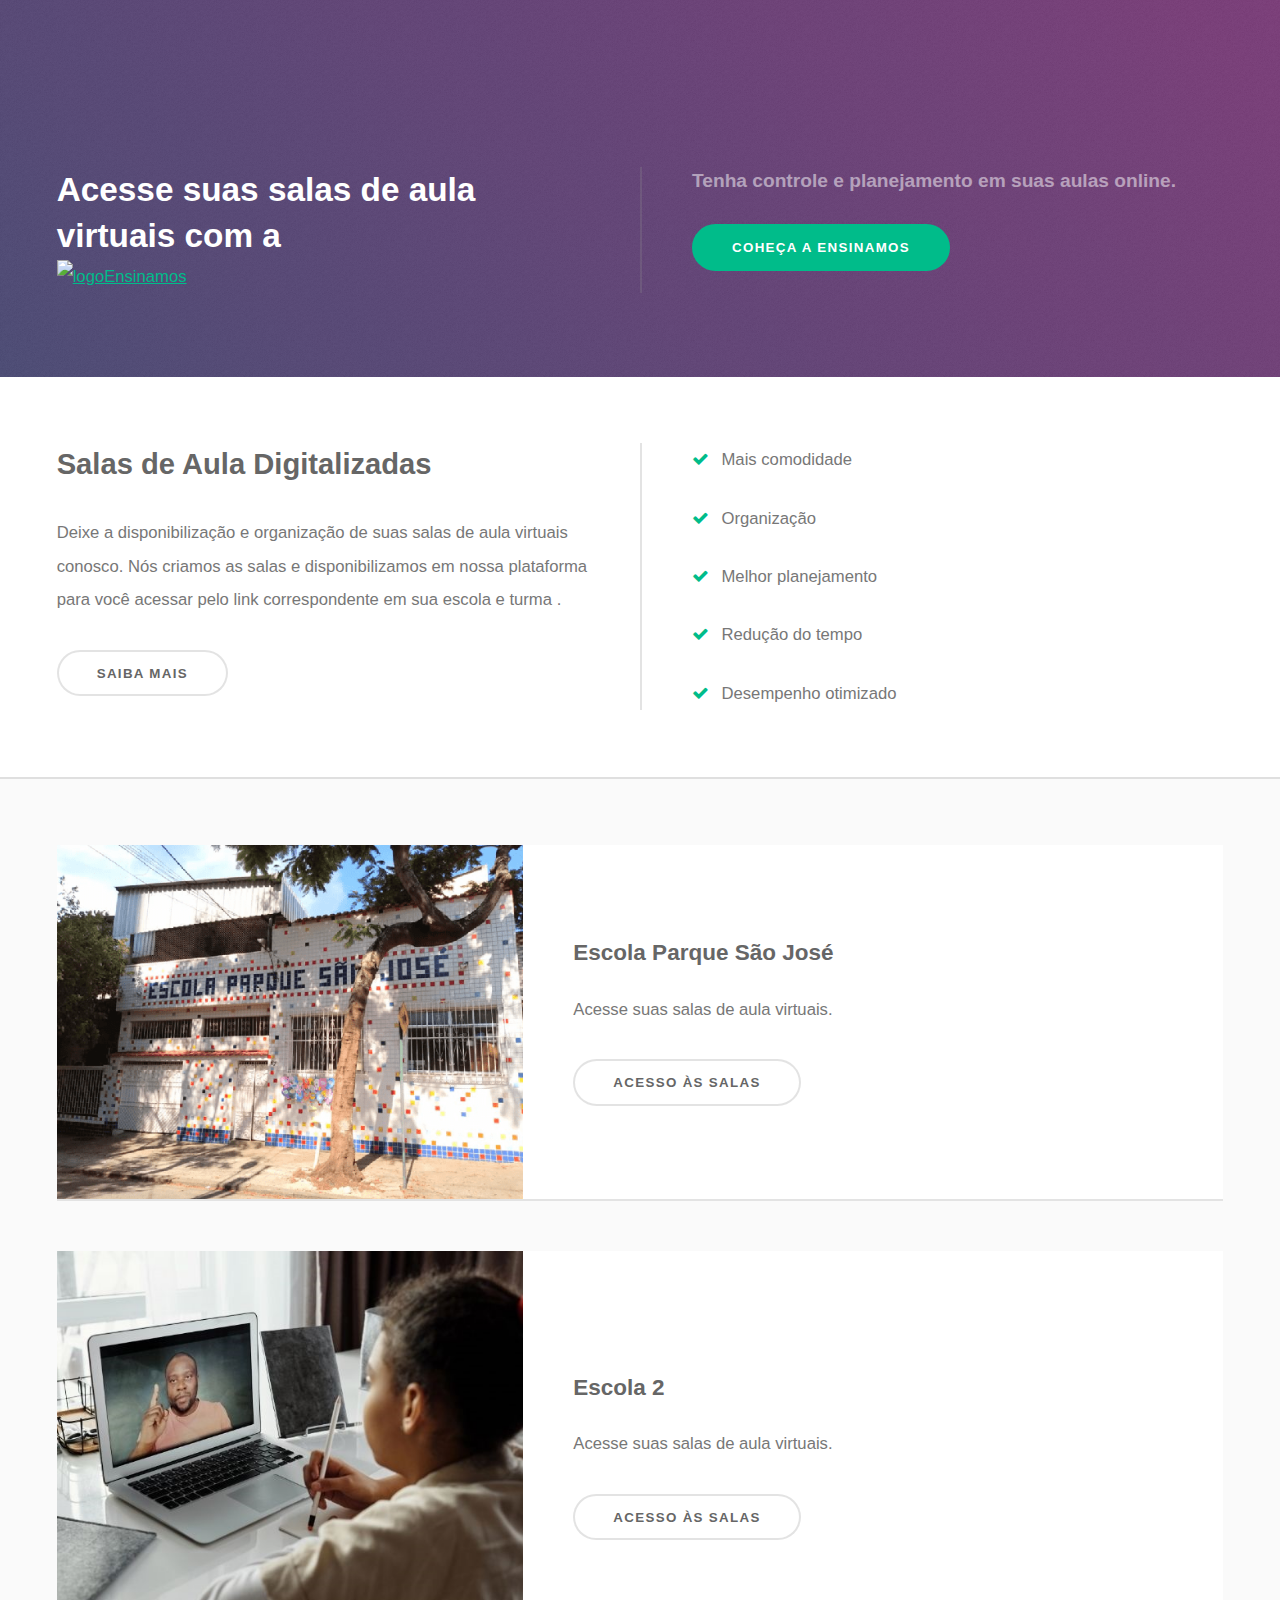
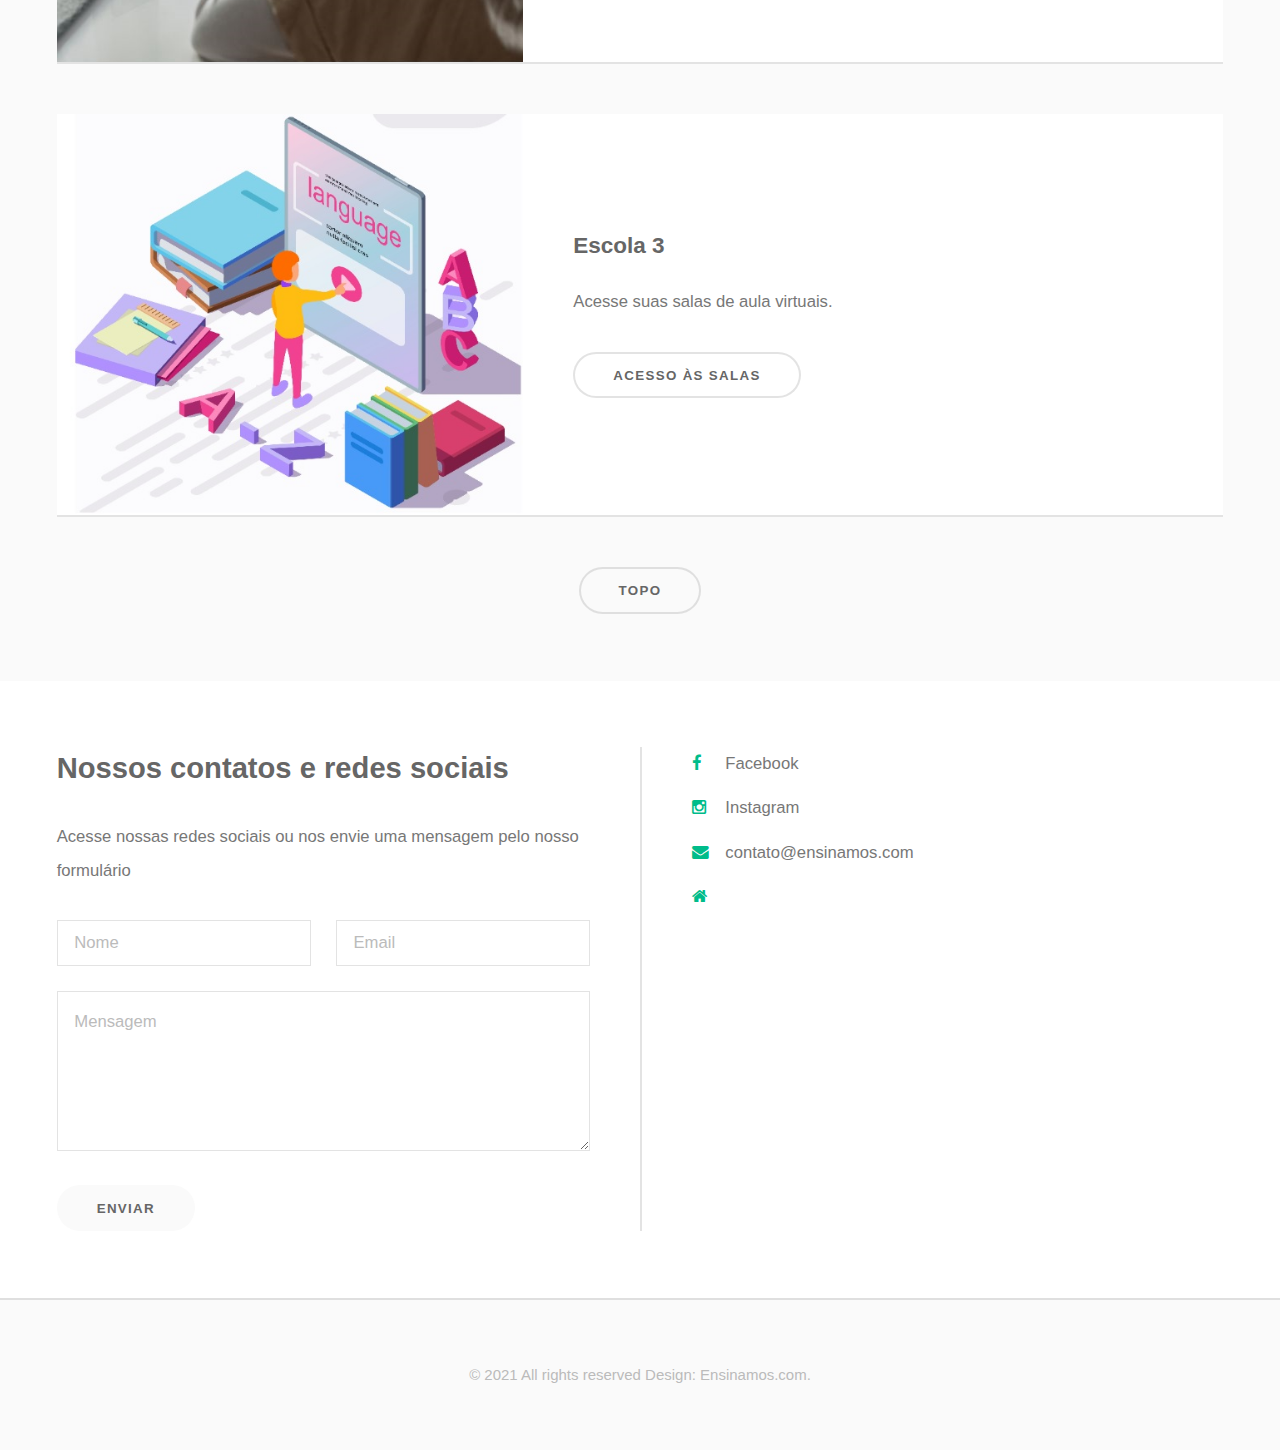
==== commit a0580e3f: "Inicial Commit" ====
--- a/index.html
+++ b/index.html
@@ -19,8 +19,9 @@
 			<section id="banner">
 				<div class="inner split">
 					<section>
-						<h2>Acesse suas salas de aula virtuais com a <a href="https://plataforma.ensinamos.com/">Ensinamos.com</a></h2>
-					</section>
+						<h2>Acesse suas salas de aula virtuais com a</h2>
+						<a href="https://plataforma.ensinamos.com/"><img src="images/LogoEnsinamos.jpg" alt="logoEnsinamos"/></a>
+					</section> 
 					<section>
 						<p>Tenha controle e planejamento em suas aulas online. </p>
 						<ul class="actions">
@@ -63,7 +64,7 @@
 							<h3>Escola Parque São José</h3>
 							<p>Acesse suas salas de aula virtuais.</p>
 							<ul class="actions">
-								<li><a href="https://workspace.google.com/intl/pt-BR/products/meet/?utm_source=google&utm_medium=cpc&utm_campaign=latam-BR-all-pt-dr-BKWS-all-all-trial-e-dr-1009897-LUAC0013013&utm_content=text-ad-none-any-DEV_c-CRE_477535134624-ADGP_Hybrid%20%7C%20BKWS%20-%20MIX%20%7C%20Txt%20~%20Meet-KWID_43700058310584925-kwd-299356619278&utm_term=KW_google%20meet-ST_google%20meet&gclid=Cj0KCQiA4feBBhC9ARIsABp_nbWLMncKGMKjgpBphH3ngNgKd3CfCAn38rwOOQgqVGjiIL2pCkNd2EUaAhNyEALw_wcB&gclsrc=aw.ds" class="button alt">Acesso às salas </a></li>
+								<li><a href="./salasEPSJ.html" class="button alt">Acesso às salas </a></li>
 							</ul>
 						</div>
 					</div>
@@ -116,7 +117,7 @@
  								</div>
  							</div>
  							<ul class="actions">
- 								<li><input class="alt" value="Enviar" type="submit"></li>
+ 								<li><input class="send" value="Enviar" type="submit"></li>
  							</ul>
  						</form>
 					</section>
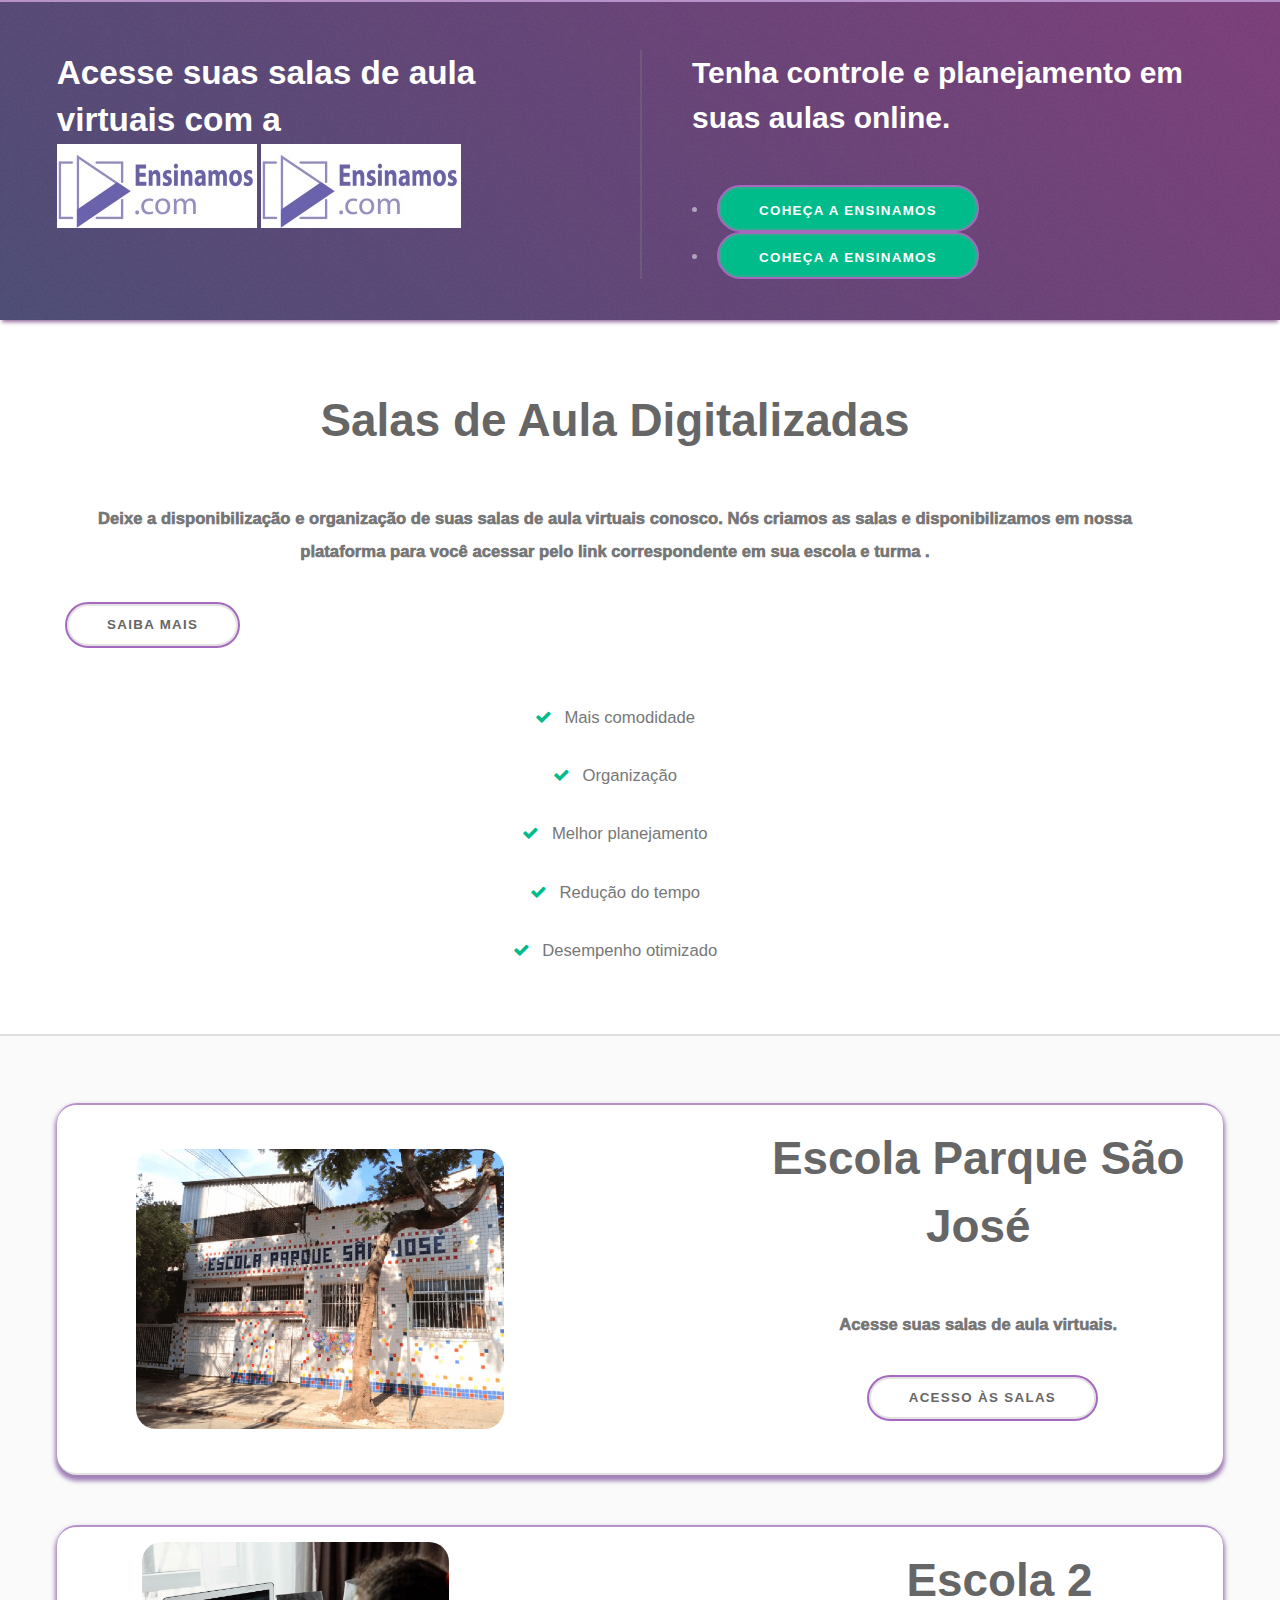
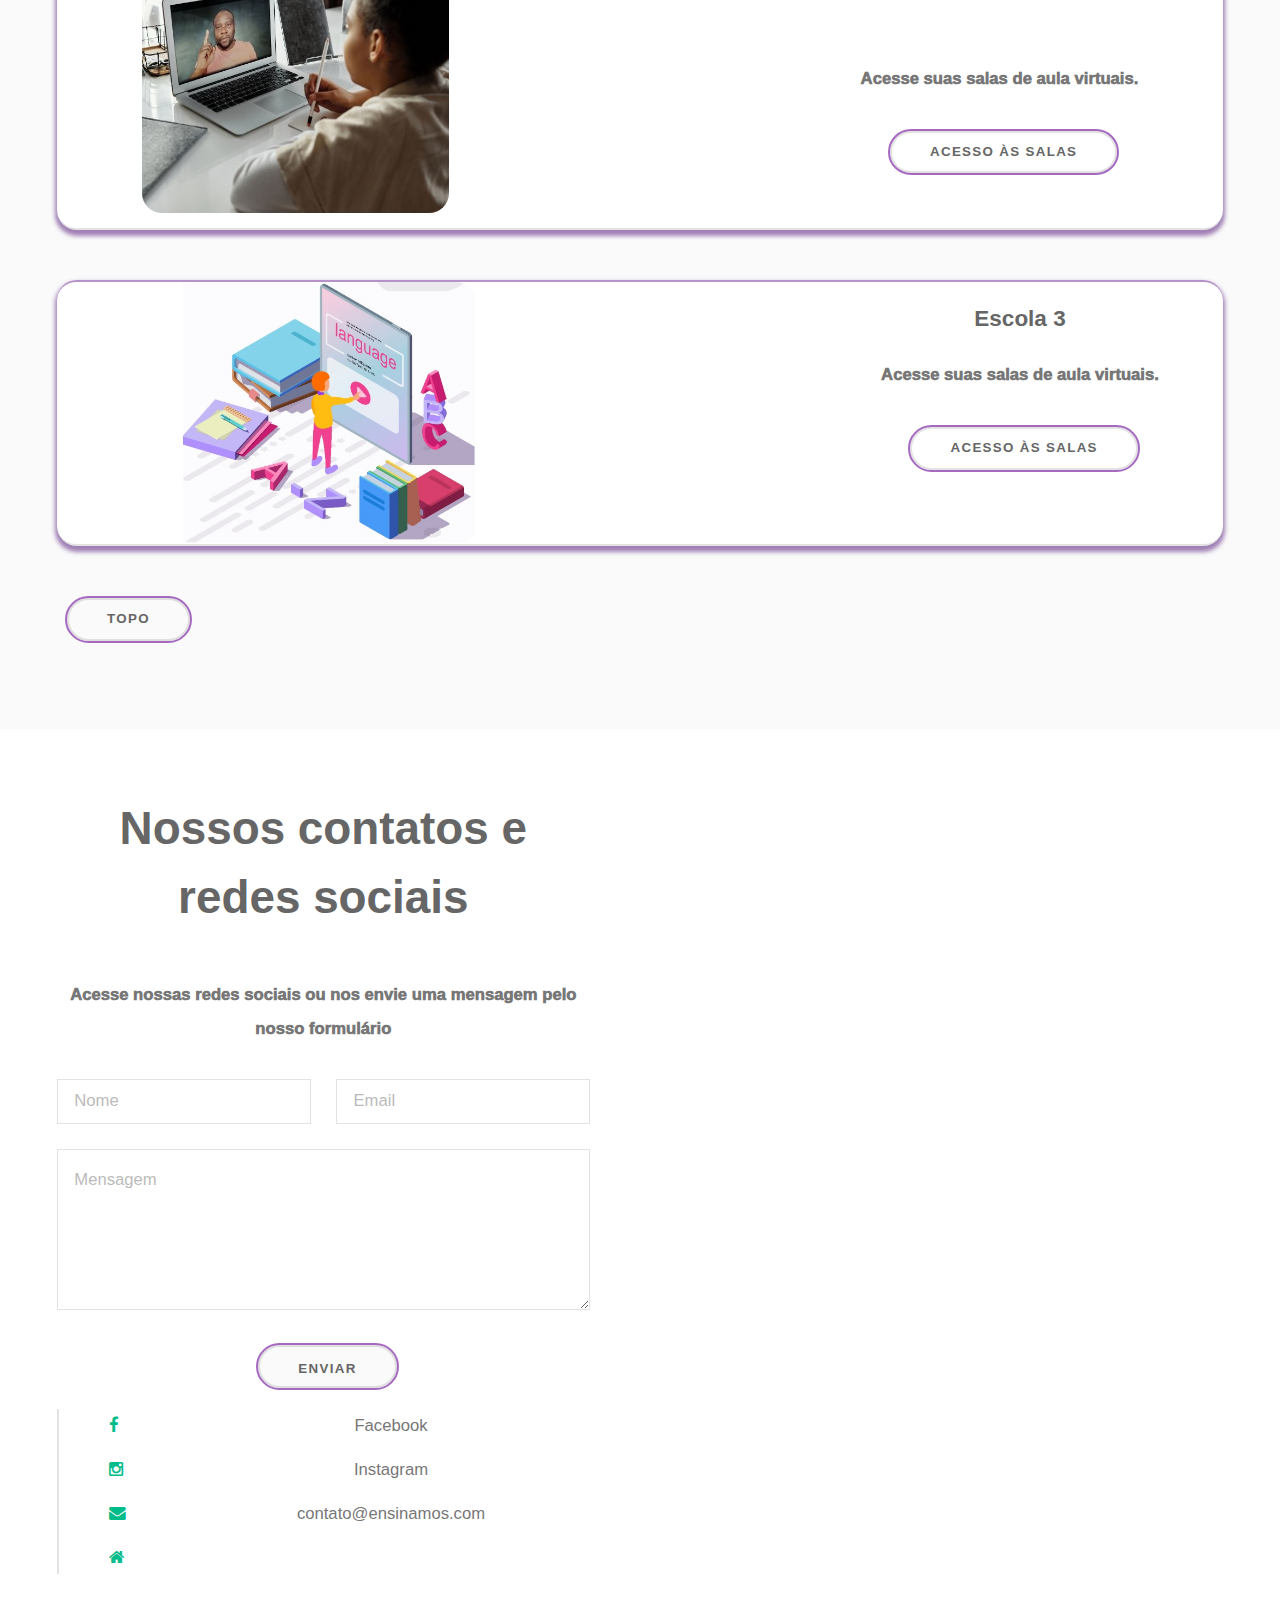
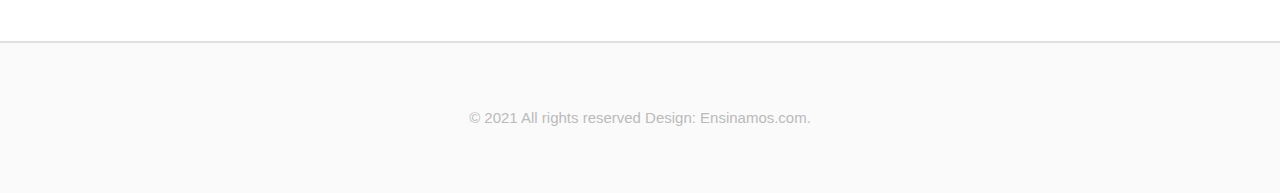
==== commit dba32779: "arrumando alinhamentos" ====
--- a/index.html
+++ b/index.html
@@ -21,35 +21,40 @@
 					<section>
 						<h2>Acesse suas salas de aula virtuais com a</h2>
 						<a href="https://plataforma.ensinamos.com/"><img src="images/LogoEnsinamos.jpg" alt="logoEnsinamos"/></a>
+						<img src="images/LogoEnsinamos.jpg">
 					</section> 
 					<section>
 						<p>Tenha controle e planejamento em suas aulas online. </p>
-						<ul class="actions">
+						<ul class="ulbanner">
 							<li><a href="https://plataforma.ensinamos.com/" class="button special">Coheça a Ensinamos</a></li>
+							<li><a href="https://plataforma.ensinamos.com/" class="button special">Coheça a Ensinamos</a></li>
+
 						</ul>
 					</section>
 				</div>
 			</section>
 
-		<!-- One -->
 			<section id="one" class="wrapper">
 				<div class="inner split">
-					<section>
-						<h2>Salas de Aula Digitalizadas</h2>
-						<p>Deixe a disponibilização e organização de suas salas de aula virtuais conosco. Nós criamos as salas e disponibilizamos em nossa plataforma para você acessar pelo link correspondente em sua escola e turma .</p>
-						<ul class="actions">
-							<li><a href="#" class="button alt">Saiba mais</a></li>
-						</ul>
-					</section>
-					<section>
-						<ul class="checklist">
-							<li>Mais comodidade</li>
-							<li>Organização</li>
-							<li>Melhor planejamento</li>
-							<li>Redução do tempo</li>
-							<li>Desempenho otimizado</li>
-						</ul>
-					</section>
+					<div class="abovebanner">
+						<section>
+							<h2>Salas de Aula Digitalizadas</h2>
+							<p>Deixe a disponibilização e organização de suas salas de aula virtuais conosco. Nós criamos as salas e disponibilizamos em nossa plataforma para você acessar pelo link correspondente em sua escola e turma .</p>
+							<ul class="actions">
+								<li><a href="#" class="button alt">Saiba mais</a></li>
+							</ul>
+						</section>
+					
+						<section>
+							<ul class="checklist">
+								<li>Mais comodidade</li>
+								<li>Organização</li>
+								<li>Melhor planejamento</li>
+								<li>Redução do tempo</li>
+								<li>Desempenho otimizado</li>
+							</ul>
+						</section>
+					</div>
 				</div>
 			</section>
 
@@ -61,7 +66,7 @@
 							<img src="images/pic01.jpg" alt="" />
 						</div>
 						<div class="content">
-							<h3>Escola Parque São José</h3>
+							<h2>Escola Parque São José</h2>
 							<p>Acesse suas salas de aula virtuais.</p>
 							<ul class="actions">
 								<li><a href="./salasEPSJ.html" class="button alt">Acesso às salas </a></li>
@@ -69,11 +74,11 @@
 						</div>
 					</div>
 					<div class="spotlight">
-						<div class="image">
+						<div class="image2">
 							<img src="images/pic02.jpg" alt="" />
 						</div>
 						<div class="content">
-							<h3>Escola 2</h3>
+							<h2>Escola 2</h2>
 							<p>Acesse suas salas de aula virtuais.</p>
 							<ul class="actions">
 								<li><a href="https://workspace.google.com/intl/pt-BR/products/meet/?utm_source=google&utm_medium=cpc&utm_campaign=latam-BR-all-pt-dr-BKWS-all-all-trial-e-dr-1009897-LUAC0013013&utm_content=text-ad-none-any-DEV_c-CRE_477535134624-ADGP_Hybrid%20%7C%20BKWS%20-%20MIX%20%7C%20Txt%20~%20Meet-KWID_43700058310584925-kwd-299356619278&utm_term=KW_google%20meet-ST_google%20meet&gclid=Cj0KCQiA4feBBhC9ARIsABp_nbWLMncKGMKjgpBphH3ngNgKd3CfCAn38rwOOQgqVGjiIL2pCkNd2EUaAhNyEALw_wcB&gclsrc=aw.ds" class="button alt">Acesso às salas</a></li>
@@ -81,7 +86,7 @@
 						</div>
 					</div>
 					<div class="spotlight">
-						<div class="image">
+						<div class="image3">
 							<img src="images/pic03.jpg" alt="" />
 						</div>
 						<div class="content">
--- a/assets/css/main.css
+++ b/assets/css/main.css
@@ -113,7 +113,7 @@
 	.row.uniform > * {
 		padding: 2em 0 0 2em;
 	}
-
+	
 	.row.uniform {
 		margin: -2em 0 -1px -2em;
 	}
@@ -1512,7 +1512,7 @@
 		}
 
 	h2 {
-		font-size: 1.75em;
+		font-size: 2.75em;
 	}
 
 	h3 {
@@ -1678,6 +1678,8 @@
 		text-decoration: none;
 		text-transform: uppercase;
 		white-space: nowrap;
+		border: solid 2px rgb(165, 105, 192);
+		box-shadow: inset 0 0 0 2px rgba(144, 144, 144, 0.25);
 	}
 
 		input[type="submit"].icon,
@@ -1764,7 +1766,7 @@
 		input[type="button"]:hover,
 		button:hover,
 		.button:hover {
-			background-color: white;
+			background-color: rgb(172, 165, 165);
 		}
 
 		input[type="submit"]:active,
@@ -1783,6 +1785,9 @@
 			background-color: transparent;
 			box-shadow: inset 0 0 0 2px rgba(144, 144, 144, 0.25);
 			color: #666 !important;
+			display: flex;
+			justify-content: center;
+			align-items: center;
 		}
 
 			input[type="submit"].alt:hover,
@@ -1790,7 +1795,7 @@
 			input[type="button"].alt:hover,
 			button.alt:hover,
 			.button.alt:hover {
-				background-color: rgba(144, 144, 144, 0.075);
+				background-color: rgba(125, 114, 129, 0.411);
 			}
 
 			input[type="submit"].alt:active,
@@ -1798,7 +1803,7 @@
 			input[type="button"].alt:active,
 			button.alt:active,
 			.button.alt:active {
-				background-color: rgba(144, 144, 144, 0.2);
+				background-color: rgba(113, 66, 128, 0.466);
 			}
 
 			input[type="submit"].alt.icon:before,
@@ -1815,7 +1820,7 @@
 		button.special,
 		.button.special {
 			background-color: #00BC8A;
-			color: #ffffff !important;
+			color: #ffffff !important
 		}
 
 			input[type="submit"].special:hover,
@@ -2171,6 +2176,9 @@
 		list-style: disc;
 		margin: 0 0 2em 0;
 		padding-left: 1em;
+		display: flex;
+		align-content: inline;
+		
 	}
 
 		ul li {
@@ -2199,6 +2207,8 @@
 		ul.checklist {
 			list-style: none;
 			padding-left: 0;
+			display: flex;
+			flex-direction: column;
 		}
 
 			ul.checklist li {
@@ -2277,6 +2287,8 @@
 			cursor: default;
 			list-style: none;
 			padding-left: 0;
+			padding-bottom: 14px;
+
 		}
 
 			form ul.actions {
@@ -2284,9 +2296,13 @@
 			}
 
 			ul.actions li {
-				display: inline-block;
-				padding: 0 1em 0 0;
+				
+
 				vertical-align: middle;
+				padding-bottom: 5px;
+				display: flex;
+				align-items: center;
+				justify-content: center;
 			}
 
 				ul.actions li:last-child {
@@ -2398,6 +2414,7 @@
 		border-top-color: rgba(144, 144, 144, 0.25);
 	}
 
+	
 	ul.checklist li:before {
 		color: #00BC8A;
 	}
@@ -2556,6 +2573,7 @@
 			.split > * > :last-child > :last-child,
 			.split > * > :last-child > :last-child > :last-child {
 				margin-bottom: 0;
+				flex-direction: column;
 			}
 
 		@media screen and (max-width: 980px) {
@@ -2566,6 +2584,8 @@
 
 			.split > :nth-child(even) {
 				padding-left: 2em;
+				display: flex;
+				flex-direction: column;
 			}
 
 		}
@@ -2607,21 +2627,55 @@
 		-webkit-align-items: center;
 		-ms-align-items: center;
 		align-items: center;
+		justify-content: center;
 		border-bottom: solid 2px;
 		margin-bottom: 3em;
+		box-shadow: 0 4px 4px 2px #784a97b0;
+		border-top: solid 2px rgb(183, 146, 200);
+		border-radius: 20px;
 	}
 
 		.spotlight .image {
-			width: 40%;
+			width: fit-content;
+			display: flex;
+			justify-content: center;
+			align-items: center;
 		}
 
 			.spotlight .image img {
-				width: 100%;
+				width: 10px;
+				border-radius: 20px;
+
+				border: purple;
+				display: flex;
+				justify-content: center;
+				align-items: center;
+				
 			}
 
 		.spotlight .content {
-			padding: 2em 3em 0.1em 3em;
-			width: 60%;
+			
+			display: flex;
+			align-items: center;
+			justify-content: center;
+			flex-direction: column;
+			padding-left: 150px;
+		}
+
+		.spotlight .contentP2 {
+			padding-top: 10px;
+			display: flex;
+			align-items: center;
+			justify-content: center;
+			flex-direction: column;
+
+		}
+
+		.spotlight .content h2 {
+			padding-top: 20px;
+			display: flex;
+			justify-content: center;
+			align-items: center;
 		}
 
 		@media screen and (max-width: 980px) {
@@ -2666,12 +2720,143 @@
 	.spotlight {
 		background-color: white;
 		border-bottom-color: rgba(144, 144, 144, 0.25);
+		display: flex;
+		justify-content: center	;
+	}
+
+/* SpotlightP2 */
+
+	.spotlight {
+		display: -moz-flex;
+		display: -webkit-flex;
+		display: -ms-flex;
+		display: flex;
+		-moz-align-items: center;
+		-webkit-align-items: center;
+		-ms-align-items: center;
+		align-items: center;
+		justify-content: center;
+		border-bottom: solid 2px;
+		margin-bottom: 3em;
+		box-shadow: 0 4px 4px 2px #784a97b0;
+		border-top: solid 2px rgb(183, 146, 200);
+		border-radius: 20px;
+	}
+
+		.spotlight .image {
+			width: fit-content;
+			display: flex;
+			justify-content: center;
+		}
+
+			.spotlight .image img {
+				width: 70%;
+				border-radius: 20px;
+				height: 30%;
+				border: purple;
+				display: flex;
+				justify-content: center;
+				align-items: center;
+				
+			}
+
+			.spotlight .image2 img {
+				width: 54%;
+				border-radius: 20px;
+				height: 25%;
+				border: purple;
+				display: flex;
+				justify-content: center;
+				align-items: center;
+				
+			}
+
+			.spotlight .image3 img {
+				width: 50%;
+				border-radius: 20px;
+				height: 30%;
+				border: purple;
+				display: flex;
+				justify-content: center;
+				align-items: center;
+				margin-left: 50px;	
+			}
+
+		.spotlight .content {
+			
+			display: flex;
+			align-items: center;
+			justify-content: center;
+			flex-direction: column;
+			padding-left: 150px;
+		}
+
+		.spotlight .contentP2 {
+			padding-top: 10px;
+			display: flex;
+			align-items: center;
+			justify-content: center;
+			flex-direction: column;
+
+		}
+
+		.spotlight .content h2 {
+			padding-top: 20px;
+			display: flex;
+			justify-content: center;
+			align-items: center;
+		}
+
+		@media screen and (max-width: 980px) {
+
+			.spotlight .image {
+				width: 55%;
+			}
+
+			.spotlight .content {
+				padding: 1.5em 2em 0.1em 2em;
+				width: 45%;
+			}
+
+		}
+
+		@media screen and (max-width: 736px) {
+
+			.spotlight {
+				display: block;
+				margin-bottom: 2em;
+			}
+
+				.spotlight .image {
+					width: 100%;
+				}
+
+				.spotlight .content {
+					padding: 1em 2em 0.1em 2em;
+					width: 100%;
+				}
+
+		}
+
+		@media screen and (max-width: 980px) {
+
+			.spotlight .content {
+				padding: 1em 1.5em 0.1em 0.5em;
+			}
+
+		}
+
+	.spotlight {
+		background-color: white;
+		border-bottom-color: rgba(144, 144, 144, 0.25);
+		display: flex;
+		justify-content: center	;
 	}
 
 /* Wrapper */
 
 	.wrapper {
-		padding: 5em 0 3em 0;
+		padding: 2em 0 3em 0;
 		position: relative;
 	}
 
@@ -2680,6 +2865,19 @@
 			margin-right: auto;
 			width: 70em;
 			max-width: 100%;
+			display: flex;
+			justify-content: center;
+			text-align: center;
+			flex-direction: column;
+		}
+
+		.wrapper > .inner .abovebanner {
+
+			width: 200em;
+			max-width: 100%;
+			display: flex;
+			justify-content: center;
+			flex-direction: column
 		}
 
 		.wrapper.alt {
@@ -2943,6 +3141,13 @@
 
 			.wrapper.style2 h1, .wrapper.style2 h2, .wrapper.style2 h3, .wrapper.style2 h4, .wrapper.style2 h5, .wrapper.style2 h6 {
 				color: #666;
+				display: flex;
+				justify-content: center;
+			}
+
+			.wrapper p {
+				font-weight: 1000
+				
 			}
 
 			.wrapper.style2 blockquote {
@@ -3160,7 +3365,7 @@
 			.wrapper.style2.alt {
 				border-top-color: rgba(144, 144, 144, 0.25);
 			}
-
+			
 		@media screen and (max-width: 1366px) {
 
 			.wrapper {
@@ -3202,7 +3407,10 @@
 		background-image: url("images/overlay.png"), linear-gradient(45deg, #4A4771 0%, #7C3875 100%);
 		background-size: 100px 100px, cover;
 		color: rgba(255, 255, 255, 0.5);
-		padding: 10em 0 4em;
+		padding: 5em 0 4em;
+		box-shadow: 0 4px 4px -2px #92689b;
+		border-top: solid 2px rgb(183, 146, 200);
+		
 	}
 
 		#banner h2 {
@@ -3210,13 +3418,16 @@
 			line-height: 1.4;
 			margin-bottom: 0;
 			color: #fff;
+			display: flex;
+			justify-content: center;
 		}
 
 		#banner p {
-			font-size: 1.15em;
+			font-size: 1.8em;
 			font-weight: bold;
 			line-height: 1.5em;
 			margin-bottom: 1.5em;
+			color: white;
 		}
 
 		#banner > .inner {
@@ -3229,7 +3440,7 @@
 		@media screen and (max-width: 1366px) {
 
 			#banner {
-				padding: 10em 2.5em 3em;
+				padding: 2.9em 2.5em 0.5em;
 			}
 
 				#banner h2 {
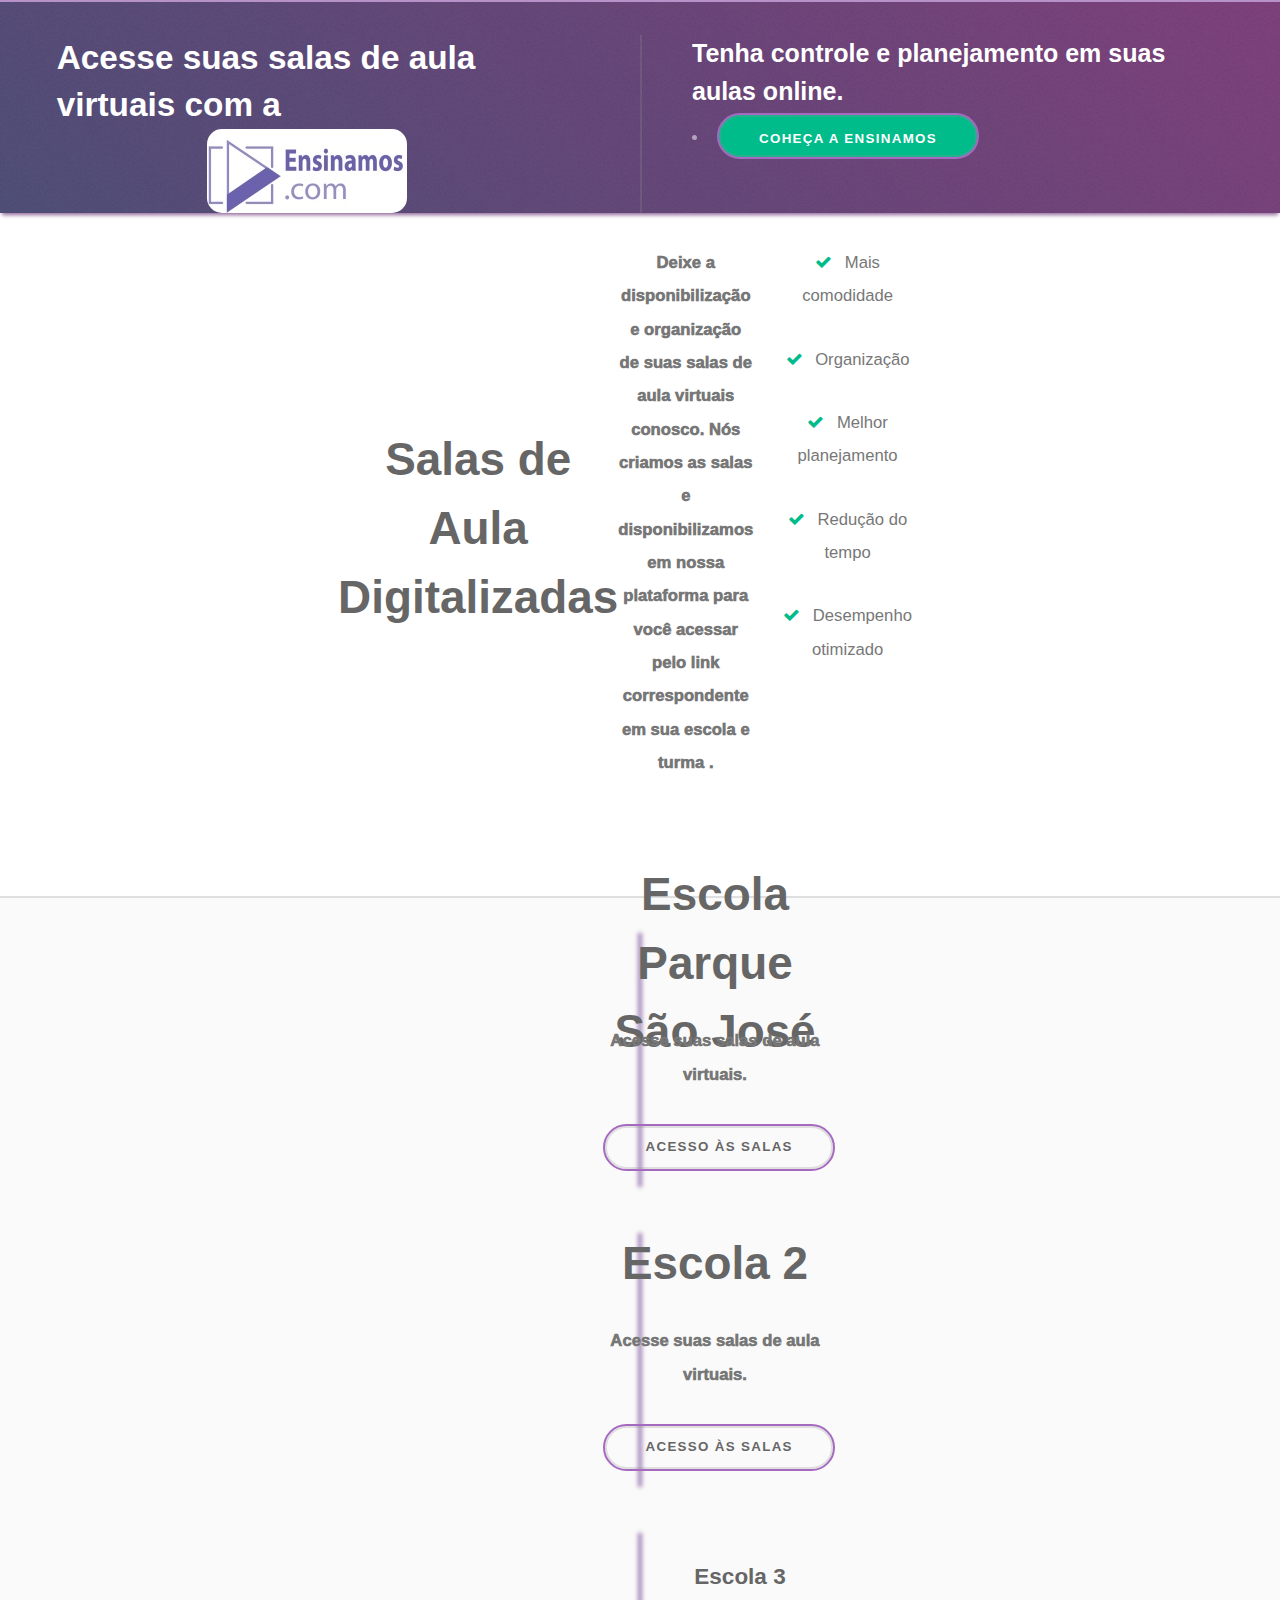
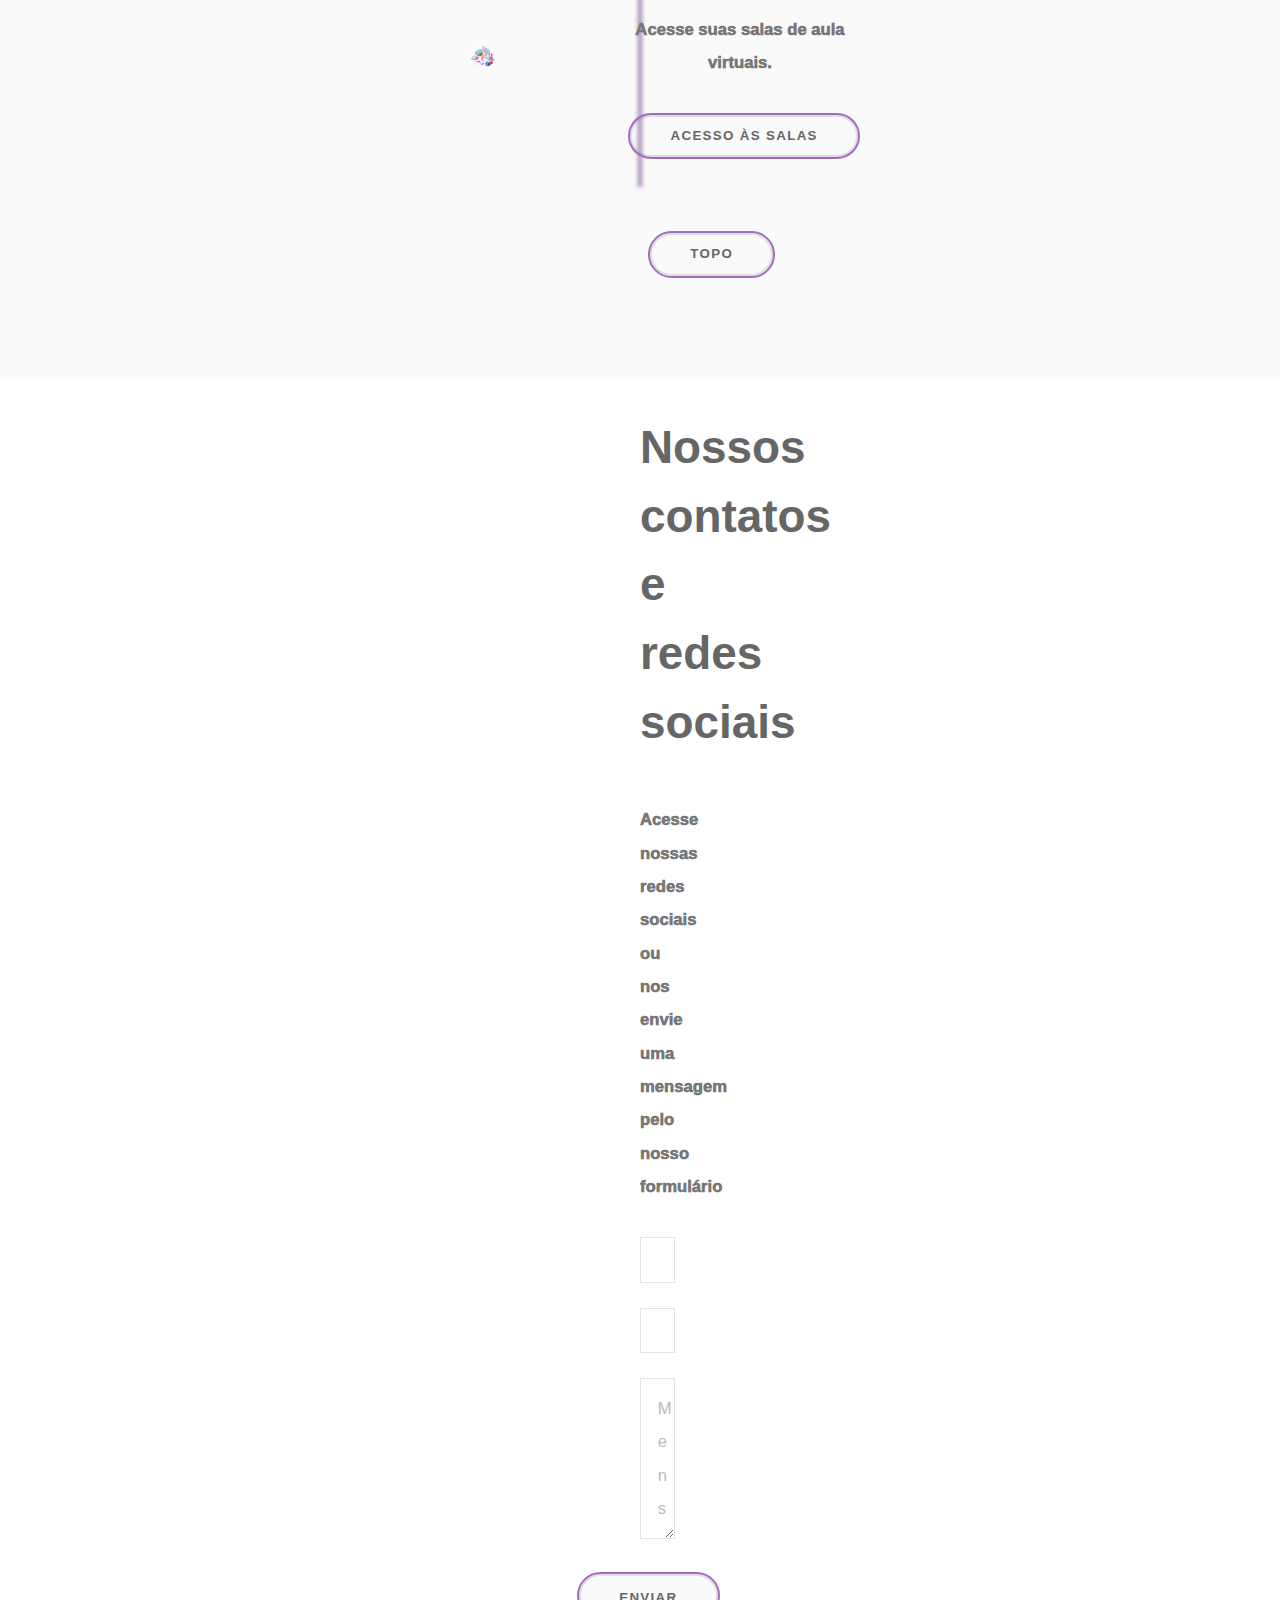
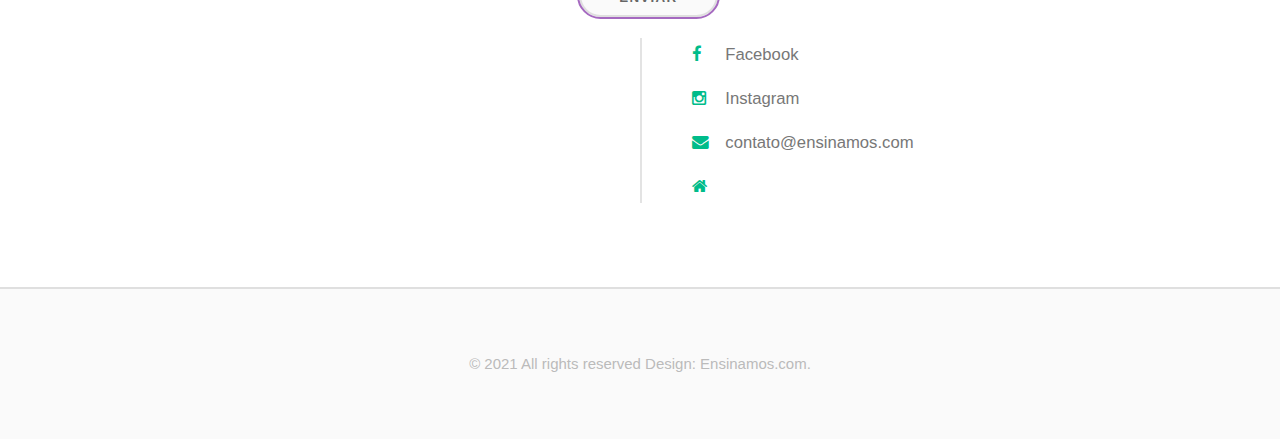
==== commit 12fcd4ad: "nova página de colégios. colegios.html - página de salas pronta" ====
--- a/index.html
+++ b/index.html
@@ -20,13 +20,11 @@
 				<div class="inner split">
 					<section>
 						<h2>Acesse suas salas de aula virtuais com a</h2>
-						<a href="https://plataforma.ensinamos.com/"><img src="images/LogoEnsinamos.jpg" alt="logoEnsinamos"/></a>
-						<img src="images/LogoEnsinamos.jpg">
+						<img src="images/LogoEnsinamos.jpg" style="border-radius:15px; display:flex; justify-content: center; align-items:center; margin-left:150px;">
 					</section> 
 					<section>
 						<p>Tenha controle e planejamento em suas aulas online. </p>
 						<ul class="ulbanner">
-							<li><a href="https://plataforma.ensinamos.com/" class="button special">Coheça a Ensinamos</a></li>
 							<li><a href="https://plataforma.ensinamos.com/" class="button special">Coheça a Ensinamos</a></li>
 
 						</ul>
@@ -37,23 +35,23 @@
 			<section id="one" class="wrapper">
 				<div class="inner split">
 					<div class="abovebanner">
+						<div class=intro>
 						<section>
 							<h2>Salas de Aula Digitalizadas</h2>
 							<p>Deixe a disponibilização e organização de suas salas de aula virtuais conosco. Nós criamos as salas e disponibilizamos em nossa plataforma para você acessar pelo link correspondente em sua escola e turma .</p>
-							<ul class="actions">
-								<li><a href="#" class="button alt">Saiba mais</a></li>
-							</ul>
 						</section>
-					
-						<section>
-							<ul class="checklist">
-								<li>Mais comodidade</li>
-								<li>Organização</li>
-								<li>Melhor planejamento</li>
-								<li>Redução do tempo</li>
-								<li>Desempenho otimizado</li>
-							</ul>
-						</section>
+						</div>
+						<div class="vantagens">
+							<section>
+								<ul class="checklist">
+									<li>Mais comodidade</li>
+									<li>Organização</li>
+									<li>Melhor planejamento</li>
+									<li>Redução do tempo</li>
+									<li>Desempenho otimizado</li>
+								</ul>
+							</section>
+						</div>	
 					</div>
 				</div>
 			</section>
@@ -104,6 +102,7 @@
 			</section>
 
 		<!-- Contact -->
+		<div class="Contact">
 			<section id="contact" class="wrapper">
 				<div class="inner split">
 					<section>
@@ -136,7 +135,7 @@
 					</section>
 				</div>
 			</section>
-
+		</div>
 		<!-- Footer -->
 			<footer id="footer">
 				<div class="copyright">
--- a/assets/css/main.css
+++ b/assets/css/main.css
@@ -2183,6 +2183,7 @@
 
 		ul li {
 			padding-left: 0.5em;
+			padding-bottom: 0.3em;
 		}
 
 		ul.special {
@@ -2215,6 +2216,7 @@
 				text-decoration: none;
 				margin-bottom: 1.5em;
 				padding-left: 0;
+				flex-direction: row;
 			}
 
 				ul.checklist li:before {
@@ -2662,7 +2664,7 @@
 			padding-left: 150px;
 		}
 
-		.spotlight .contentP2 {
+		.spotlight .content {
 			padding-top: 10px;
 			display: flex;
 			align-items: center;
@@ -2726,7 +2728,7 @@
 
 /* SpotlightP2 */
 
-	.spotlight {
+	.spotlightP2 {
 		display: -moz-flex;
 		display: -webkit-flex;
 		display: -ms-flex;
@@ -2743,12 +2745,6 @@
 		border-radius: 20px;
 	}
 
-		.spotlight .image {
-			width: fit-content;
-			display: flex;
-			justify-content: center;
-		}
-
 			.spotlight .image img {
 				width: 70%;
 				border-radius: 20px;
@@ -2782,26 +2778,50 @@
 				margin-left: 50px;	
 			}
 
-		.spotlight .content {
-			
+
+		.spotlight .contentP2 {
+	
 			display: flex;
 			align-items: center;
 			justify-content: center;
 			flex-direction: column;
-			padding-left: 150px;
-		}
-
-		.spotlight .contentP2 {
-			padding-top: 10px;
+			height: 30px;
+
+		}
+		
+		.turno1 h2{
+			padding-top: 60px;
 			display: flex;
 			align-items: center;
 			justify-content: center;
-			flex-direction: column;
-
-		}
+		}
+
+		.turno1 h2{
+			padding-top: 60px;
+			height: 10px;
+			display: flex;
+			align-items: center;
+			justify-content: center;
+		}
+
+		.turno2 ul {
+			padding-bottom: 85px;
+		}
+
+		.turno2 h2{
+			padding-top: 130px;
+			height: 10px;
+			display: flex;
+			align-items: center;
+			justify-content: center;
+		}
+		.turno2 ul {
+			padding-bottom: 85px;
+		}
+
 
 		.spotlight .content h2 {
-			padding-top: 20px;
+			padding-top:1px;
 			display: flex;
 			justify-content: center;
 			align-items: center;
@@ -2813,7 +2833,7 @@
 				width: 55%;
 			}
 
-			.spotlight .content {
+			.spotlight .contentP2 {
 				padding: 1.5em 2em 0.1em 2em;
 				width: 45%;
 			}
@@ -2822,7 +2842,7 @@
 
 		@media screen and (max-width: 736px) {
 
-			.spotlight {
+			.spotlightP2 {
 				display: block;
 				margin-bottom: 2em;
 			}
@@ -2846,24 +2866,35 @@
 
 		}
 
-	.spotlight {
+	.spotlightP2 {
 		background-color: white;
 		border-bottom-color: rgba(144, 144, 144, 0.25);
 		display: flex;
 		justify-content: center	;
+		align-items: center;
+		width: 55em;
+		height: 160px;
 	}
 
 /* Wrapper */
-
-	.wrapper {
+.wrapper {
+	padding: 2em 0 3em 0;
+	position: relative;
+	display: flex;
+	justify-content: center;	
+}
+
+	.wrapperP2 {
 		padding: 2em 0 3em 0;
 		position: relative;
+		display: flex;
+		justify-content: center;
 	}
 
 		.wrapper > .inner {
 			margin-left: auto;
 			margin-right: auto;
-			width: 70em;
+			width: 0em;
 			max-width: 100%;
 			display: flex;
 			justify-content: center;
@@ -2871,15 +2902,43 @@
 			flex-direction: column;
 		}
 
+		.wrapper > .innerP2 {
+			margin-left: auto;
+			margin-right: auto;
+			display: flex;
+			justify-content: center;
+			text-align: center;
+			flex-direction: column;
+		}
+
 		.wrapper > .inner .abovebanner {
-
-			width: 200em;
+			width: 25em;
 			max-width: 100%;
 			display: flex;
 			justify-content: center;
-			flex-direction: column
-		}
-
+			align-items: flex-start;
+			flex-direction: row;
+		}
+
+		.wrapper > .inner .abovebanner section{
+			display: flex;
+			justify-content: center;
+			align-items: center;
+			padding-right: 30px;
+		}
+
+		.wrapper > .inner .abovebanner h2 {
+			margin: 0;
+		}
+
+		.wrapper > .inner .abovebanner img {
+			height: 400px;
+			display: flex;
+			justify-content: center;
+			align-items: center;
+			margin-right: 200px;
+			padding-right: 130px;
+		}
 		.wrapper.alt {
 			border-top: solid 2px;
 			border-top-color: rgba(144, 144, 144, 0.25);
@@ -3143,6 +3202,8 @@
 				color: #666;
 				display: flex;
 				justify-content: center;
+				height: 30px;
+				margin-top: 49px;
 			}
 
 			.wrapper p {
@@ -3360,6 +3421,7 @@
 			.wrapper.style2 .spotlight {
 				background-color: white;
 				border-bottom-color: rgba(144, 144, 144, 0.25);
+				height: 250px;
 			}
 
 			.wrapper.style2.alt {
@@ -3369,7 +3431,7 @@
 		@media screen and (max-width: 1366px) {
 
 			.wrapper {
-				padding: 4em 2.5em 2em 2.5em;
+		
 			}
 
 		}
@@ -3414,19 +3476,20 @@
 	}
 
 		#banner h2 {
-			font-size: 2.5em;
+			font-size: 3.5em;
 			line-height: 1.4;
 			margin-bottom: 0;
 			color: #fff;
 			display: flex;
 			justify-content: center;
+			align-items: center;
 		}
 
 		#banner p {
-			font-size: 1.8em;
+			font-size: 1.5em;
 			font-weight: bold;
 			line-height: 1.5em;
-			margin-bottom: 1.5em;
+			margin-bottom: 0.1em;
 			color: white;
 		}
 
@@ -3435,12 +3498,13 @@
 			margin-right: auto;
 			max-width: 70em;
 			width: 100%;
+			padding-bottom: 0;
 		}
 
 		@media screen and (max-width: 1366px) {
 
 			#banner {
-				padding: 2.9em 2.5em 0.5em;
+				padding: 2em 2em 0em;
 			}
 
 				#banner h2 {
@@ -3476,7 +3540,7 @@
 		@media screen and (max-width: 480px) {
 
 			#banner {
-				padding: 8em 2em 2em;
+				padding: 8em 3em 3em;
 			}
 
 		}
